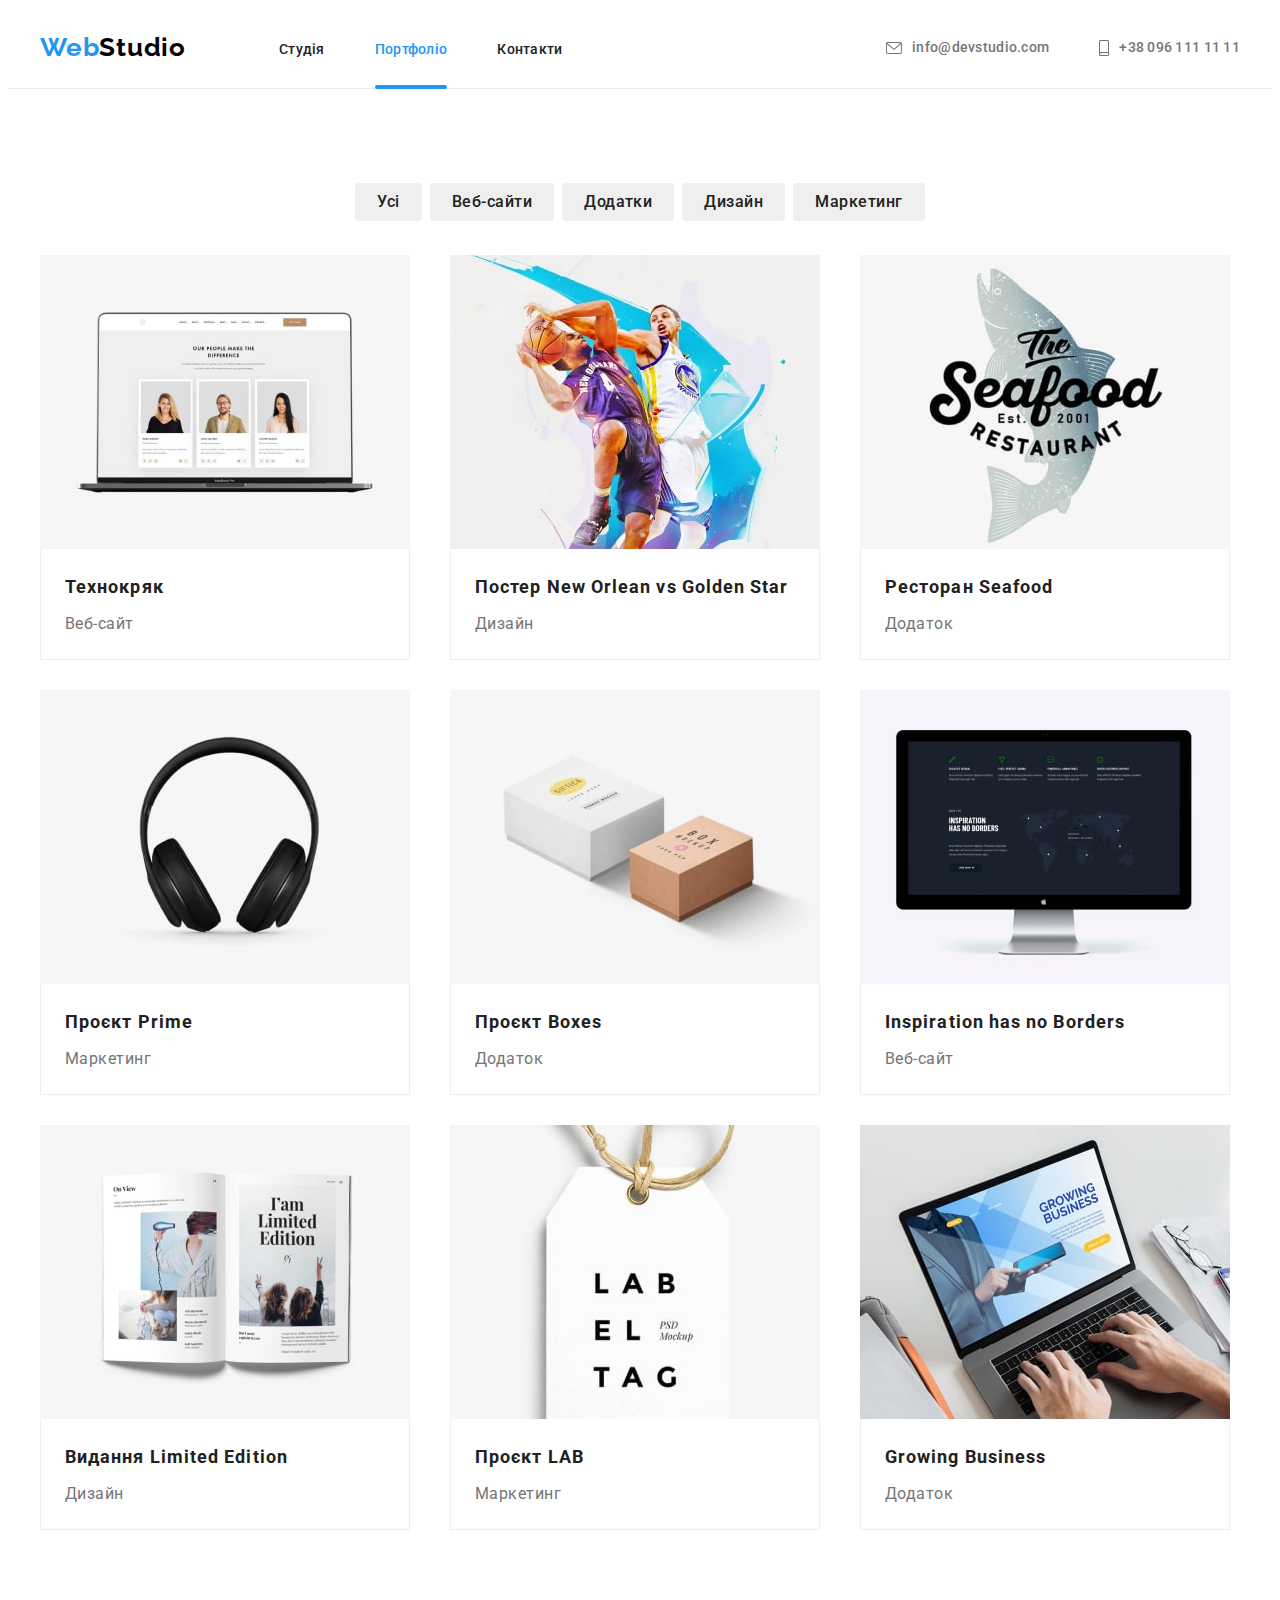
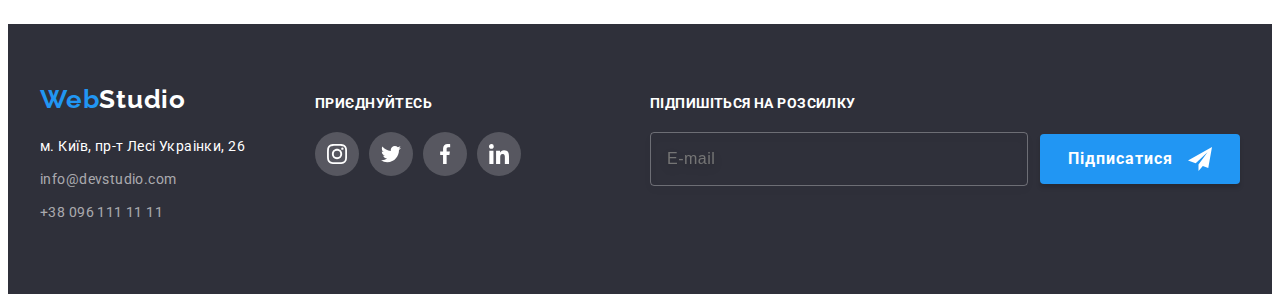
==== portfolio.html @ fde98aaf "Initial commit" ====
<!DOCTYPE html>
<html lang="uk">
<head>
    <meta charset="UTF-8">
    <meta http-equiv="X-UA-Compatible" content="IE=edge">
    <meta name="viewport" content="width=device-width, initial-scale=1.0">
    <title>WebStudio</title>
    <!-- fonts -->
    <link rel="preconnect" href="https://fonts.googleapis.com">
    <link rel="preconnect" href="https://fonts.gstatic.com" crossorigin>
    <link href="https://fonts.googleapis.com/css2?family=Raleway:wght@700&family=Roboto:wght@400;500;700;900&display=swap" rel="stylesheet">
    <!-- modern-normalize -->
    <link rel="stylesheet" href="https://cdnjs.cloudflare.com/ajax/libs/modern-normalize/1.1.0/modern-normalize.min.css" integrity="sha512-wpPYUAdjBVSE4KJnH1VR1HeZfpl1ub8YT/NKx4PuQ5NmX2tKuGu6U/JRp5y+Y8XG2tV+wKQpNHVUX03MfMFn9Q==" crossorigin="anonymous" referrerpolicy="no-referrer">
    <!-- Custom styles -->
    <link rel="stylesheet" href="./css/styles.css">
</head>

<body>
    <header class="header">
        <div class="header-container container">
            <a class="logo link" href="./index.html">Web<span class="header-studio">Studio</span></a>
        <nav class="navigation">
            <ul class="navigation-list list">
                <li class="navigation-items">
                    <a class="navigation-item link" href="./index.html">Студія</a>
                </li>
                <li class="navigation-items">
                    <a class="navigation-item link current" href="./portfolio.html">Портфоліо</a>
                </li>
                <li class="navigation-items">
                    <a class="navigation-item link" href="#">Контакти</a>
                </li>
            </ul>
        </nav>
        <ul class="header-contacts list">
            <li class="header-list">
                <a class="header-item link" href="mailto:info@devstudio.com" lang="en">
                    <svg class="header-icons" width="16" height="12">
                      <use href="./images/icons.svg#icon-envelope"></use>
                    </svg>
                    info@devstudio.com</a>
            </li>
            <li class="header-list">
                <a class="header-item link" href="tel:+380961111111">
                    <svg class="header-icons" width="10" height="16">
                      <use href="./images/icons.svg#icon-smartphone"></use>
                    </svg>
                    +38 096 111 11 11</a>
            </li>
        </ul>
        </div>
    </header>
    <main class="portfolio-main">
        <section class="portfolio-projects section">
            <div class="container">
                <h1 class="portfolio-subject">Проекти</h1>
            <ul class="button-list list">
                <li class="button-items list"><button class="button-item link-button" type="button">Усі</button></li>
                <li class="button-items list"><button class="button-item link-button" type="button">Веб-сайти</button></li>
                <li class="button-items list"><button class="button-item link-button" type="button">Додатки</button></li>
                <li class="button-items list"><button class="button-item link-button" type="button">Дизайн</button></li>
                <li class="button-items list"><button class="button-item link-button" type="button">Маркетинг</button></li>
            </ul>
            <ul class="portfolio-list list">
                <li class="portfolio-items">
                    <a class="portfolio-item hover-shadow" href="./images/project-1.jpg">
                        <div class="overlay-thumb">
                        <img class="portfolio-img" width="370" height="294" src="./images/project-1.jpg" alt="Ноутбук">
                        <div class="overlay">
                            <p class="overlay-text">Ресурс пропонує комплексні пропозиції з різним рівнем функціоналу та сервісів. Все це дозволить відвідувачу отримати вичерпні відомості про компанію чи приватну особу.</p>
                        </div>
                        </div>
                        <div class="portfolio-subtitle">
                            <h2 class="portfolio-title">Технокряк</h2>
                            <p class="portfolio-text">Веб-сайт</p>
                        </div>  
                    </a>
                </li>
                <li class="portfolio-items">
                    <a class="portfolio-item hover-shadow" href="./images/project-2.jpg">
                        <div class="overlay-thumb">
                        <img class="portfolio-img" width="370" height="294" src="./images/project-2.jpg" alt="Два хлопця грають в баскетбол">
                        <div class="overlay">
                            <p class="overlay-text">Ресурс пропонує комплексні пропозиції з різним рівнем функціоналу та сервісів. Все це дозволить відвідувачу отримати вичерпні відомості про компанію чи приватну особу.</p>
                        </div>
                        </div> 
                        <div class="portfolio-subtitle">
                            <h2 class="portfolio-title">Постер <span class="portfolio-title">New Orlean vs Golden Star</span></h2>
                            <p class="portfolio-text">Дизайн</p>
                        </div>  
                    </a>
                </li>
                <li class="portfolio-items">
                    <a class="portfolio-item hover-shadow" href="./images/project-3.jpg">
                        <div class="overlay-thumb">
                            <img class="portfolio-img" width="370" height="294" src="./images/project-3.jpg" alt="Дві риби">
                            <div class="overlay">
                                <p class="overlay-text">Ресурс пропонує комплексні пропозиції з різним рівнем функціоналу та сервісів. Все це дозволить відвідувачу отримати вичерпні відомості про компанію чи приватну особу.</p>
                            </div>
                            </div>
                        <div class="portfolio-subtitle">
                            <h2 class="portfolio-title">Ресторан <span class="portfolio-title">Seafood</span></h2>
                            <p class="portfolio-text">Додаток</p>
                        </div>   
                    </a>
                </li>
                <li class="portfolio-items">
                    <a class="portfolio-item hover-shadow" href="./images/project-4.jpg">
                        <div class="overlay-thumb">
                            <img class="portfolio-img" width="370" height="294" src="./images/project-4.jpg" alt="Навушники">
                            <div class="overlay">
                                <p class="overlay-text">Ресурс пропонує комплексні пропозиції з різним рівнем функціоналу та сервісів. Все це дозволить відвідувачу отримати вичерпні відомості про компанію чи приватну особу.</p>
                            </div>
                            </div>
                        <div class="portfolio-subtitle">
                            <h2 class="portfolio-title">Проєкт <span class="portfolio-title">Prime</span></h2>
                            <p class="portfolio-text">Маркетинг</p>
                        </div>  
                    </a>
                </li>
                <li class="portfolio-items">
                    <a class="portfolio-item hover-shadow" href="./images/project-5.jpg">
                        <div class="overlay-thumb">
                            <img class="portfolio-img" width="370" height="294" src="./images/project-5.jpg" alt="Дві коробки">
                            <div class="overlay">
                                <p class="overlay-text">Ресурс пропонує комплексні пропозиції з різним рівнем функціоналу та сервісів. Все це дозволить відвідувачу отримати вичерпні відомості про компанію чи приватну особу.</p>
                            </div>
                            </div>
                        <div class="portfolio-subtitle">
                            <h2 class="portfolio-title">Проєкт <span class="portfolio-title">Boxes</span></h2>
                            <p class="portfolio-text">Додаток</p>
                        </div>  
                    </a>
                </li>
                <li class="portfolio-items">
                    <a class="portfolio-item hover-shadow" href="./images/project-6.jpg">
                        <div class="overlay-thumb">
                            <img class="portfolio-img" width="370" height="294" src="./images/project-6.jpg" alt="Монітор">
                            <div class="overlay">
                                <p class="overlay-text">Ресурс пропонує комплексні пропозиції з різним рівнем функціоналу та сервісів. Все це дозволить відвідувачу отримати вичерпні відомості про компанію чи приватну особу.</p>
                            </div>
                            </div>
                        <div class="portfolio-subtitle">
                            <h2 class="portfolio-title">Inspiration has no Borders</h2>
                            <p class="portfolio-text">Веб-сайт</p>
                        </div> 
                    </a>
                </li>
                <li class="portfolio-items">
                    <a class="portfolio-item hover-shadow" href="./images/project-7.jpg">
                        <div class="overlay-thumb">
                            <img class="portfolio-img" width="370" height="294" src="./images/project-7.jpg" alt="Розгорнута книга">
                            <div class="overlay">
                                <p class="overlay-text">Ресурс пропонує комплексні пропозиції з різним рівнем функціоналу та сервісів. Все це дозволить відвідувачу отримати вичерпні відомості про компанію чи приватну особу.</p>
                            </div>
                            </div>
                        <div class="portfolio-subtitle">
                            <h2 class="portfolio-title">Видання <span class="portfolio-title">Limited Edition</span></h2>
                            <p class="portfolio-text">Дизайн</p>
                        </div>  
                    </a>
                </li>
                <li class="portfolio-items">
                    <a class="portfolio-item hover-shadow" href="./images/project-8.jpg">
                        <div class="overlay-thumb">
                            <img class="portfolio-img" width="370" height="294" src="./images/project-8.jpg" alt="Бірочка">
                            <div class="overlay">
                                <p class="overlay-text">Ресурс пропонує комплексні пропозиції з різним рівнем функціоналу та сервісів. Все це дозволить відвідувачу отримати вичерпні відомості про компанію чи приватну особу.</p>
                            </div>
                            </div>
                        <div class="portfolio-subtitle">
                            <h2 class="portfolio-title">Проєкт <span class="portfolio-title">LAB</span></h2>
                            <p class="portfolio-text">Маркетинг</p>
                        </div>  
                    </a>
                </li>
                <li class="portfolio-items">
                    <a class="portfolio-item hover-shadow" href="./images/project-9.jpg">
                        <div class="overlay-thumb">
                            <img class="portfolio-img" width="370" height="294" src="./images/project-9.jpg" alt="Людина працює за ноутбуком">
                            <div class="overlay">
                                <p class="overlay-text">Ресурс пропонує комплексні пропозиції з різним рівнем функціоналу та сервісів. Все це дозволить відвідувачу отримати вичерпні відомості про компанію чи приватну особу.</p>
                            </div>
                            </div>
                        <div class="portfolio-subtitle">
                            <h2 class="portfolio-title">Growing Business</h2>
                            <p class="portfolio-text">Додаток</p>
                        </div>  
                    </a>
                </li>
            </ul>
            </div>
        </section>
    </main>
    <footer class="footer">
        <div class="container flex-contacts">
            <div class="footer-flex">
            <a class="footer-logo link" href="./index.html">Web<span class="footer-studio">Studio</span></a>
        <address class="footer-address">
            <ul class="address-list list">
                <li class="address-items">
                    <a class="address-map link" href="https://goo.gl/maps/dWLPEDBoEyj8uYDj6" target="_blank" rel="noopener noreferrer nofollow">м. Київ, пр-т Лесі Украінки, 26</a>
                </li>
                <li class="address-items">
                    <a class="address-contacts link" href="mailto:info@devstudio.com" lang="en">info@devstudio.com</a>
                </li>
                <li class="address-items">
                    <a class="address-contacts link" href="tel:+380961111111">+38 096 111 11 11</a>
                </li>
            </ul>
        </address>
            </div>
        <div class="flex-social">
        <section class="address-icons">
            <h2 class="address-title">приєднуйтесь</h2>
            <ul class="address-box">
                <li class="socials-items list"><a class="socials-items link-icons" href="https://www.instagram.com/" target="_blank"
                        rel="noopener noreferrer" aria-label="Instagram.com">
                        <svg class="footer-items" width="20" height="20">
                            <use href="./images/icons.svg#icon-instagram"></use>
                        </svg>
                    </a></li>
                <li class="socials-items list"><a class="socials-items link-icons" href="https://twitter.com/" target="_blank"
                        rel="noopener noreferrer" aria-label="Twitter.com">
                        <svg class="footer-items" width="20" height="20">
                            <use href="./images/icons.svg#icon-twitter"></use>
                        </svg>
                    </a></li>
                <li class="socials-items list"><a class="socials-items link-icons" href="https://www.facebook.com/" target="_blank"
                        rel="noopener noreferrer" aria-label="Facebook.com">
                        <svg class="footer-items" width="20" height="20">
                            <use href="./images/icons.svg#icon-facebook"></use>
                        </svg>
                    </a></li>
                <li class="socials-items list"><a class="socials-items link-icons" href="https://www.linkedin.com/" target="_blank"
                        rel="noopener noreferren" aria-label="Linkedin.com">
                        <svg class="footer-items" width="20" height="20">
                            <use href="./images/icons.svg#icon-linkedin"></use>
                        </svg>
                    </a></li>
            </ul>
        </section>
        </div>
        <div class="box-form">
            <form name="footer_form" autocomplete="on">
                <p class="form_text">Підпишіться на розсилку</p>
                <div class="box-footer">
                <label class="footer-email">
                    <input class="footer-input" type="email" id="e-mail_footer" name="E-mail" placeholder="E-mail">
                </label>
                <button type="submit" class="form-sub link-hero">Підписатися
                    <svg class="footer-icn" width="24" height="24">
                        <use href="./images/icons.svg#icon-follow"></use>
                      </svg>
                </button>
            </div>
            </form>
        </div>
        </div>
    </footer>
</body>
</html>
---- css/styles.css ----
:root {
    --primary--color: #757575;
    --secondary--color: #212121;
    --hover--color: #2196F3;
    --button--color: #212121;
    --logo--color: #2196F3;
    --header--studio: #000000;
    --footer-studio: #FFFFFF;
    --hero--title: #FFFFFF;
    --hero--btn: #FFFFFF;
    --background--button--hero: #2196F3;
    --shadow--hero--button: 0px 4px 4px rgba(0, 0, 0, 0.15);
    --box--shadow: 0px 1px 1px rgba(0, 0, 0, 0.12), 0px 4px 4px rgba(0, 0, 0, 0.06), 1px 4px 6px rgba(0, 0, 0, 0.16);
    --team--shadow: 0px 1px 3px rgba(0, 0, 0, 0.12), 0px 1px 1px rgba(0, 0, 0, 0.14), 0px 2px 1px rgba(0, 0, 0, 0.2);
    --portfolio--btn--shadow: 0px 3px 1px rgba(0, 0, 0, 0.1), 0px 1px 2px rgba(0, 0, 0, 0.08), 0px 2px 2px rgba(0, 0, 0, 0.12);
    --bgr--hover--hero: #188CE8;
    --color--hover-hero: #FFFFFF;
    --color--icons: #AFB1B8;
    --header--contacts: #757575;
    --footer--contacts:  rgba(255, 255, 255, 0.6);
    --background--color: #FFFFFF;
    --background--header: #FFFFFF;
    --background--hero: #2F303A;
    --background--work: #FFFFFF;
    --background--team: #F5F4FA;
    --background--footer: #2F303A;
    --background--portfolio: #FFFFFF;
    --bgr--button: #2196F3;
    --bgr--button-portfolio: #F5F4FA;
    --color--button--portfolio: #FFFFFF;
    --border: #EEEEEE;
    --header--border: #ECECEC;
    --card--set--gap: 30px;
    --primary--font: 'Roboto', sans-serif;
    --secondary--font: 'Raleway', sans-serif;
}


    body {
        font-family: var(--primary--font), sans-serif;
        background: var(--background--color);
        color: var(--primary--color);
    }

    /* reset styles */
    h1,
    h2,
    h3,
    h4,
    h5,
    h6,
    p {
        margin: 0; 
    }

    img {
        display: block;
        max-width: 100%;
        height: auto;
    }

    .section {
        padding-top: 94px;
        padding-bottom: 94px;
    }

    .container {
        width: 1200px;
        padding-right: 15px;
        padding-left: 15px;
        margin-left: auto;
        margin-right: auto;

        /* outline: 2px solid red;
        outline-offset: -2px; */
    }

    .list {
        list-style: none;
        margin: 0;
        padding: 0;
    }

    .link {
        text-decoration: none;
    }

    /* reset styles */

    /* hover-focus styles */
    .link:hover,
    .link:focus {
        color: var(--hover--color);
    }

    .link-icons:hover,
    .link-icons:focus {
        background-color: var(--bgr--button);
        color: var(--color--hover-hero);
    }
    
    .link-button:hover,
    .link-button:focus {
        background: var(--bgr--button);
        color: var(--color--button--portfolio);
        box-shadow: var(--portfolio--btn--shadow);         
    }

    .link-hero:hover,
    .link-hero:focus {
        background-color: var(--bgr--hover--hero);
        color: var(--color--hover-hero); 
    }

    .hover-shadow:hover,
    .hover-shadow:focus {
        box-shadow: var(--box--shadow);  
    }

    .clients-hover:hover,
    .clients-hover:focus {
        border: 1px solid var(--hover--color);
        border-radius: 4px;
        color: var(--hover--color);
    }

    /* hover-focus styles */

    /* ------------------------index------------------------ */

    /* ------header------ */

    .header {
        border-bottom: 1px solid var(--header--border);
    }

    .header-container {
        display: flex;
        align-items: center;
    }

    .logo {
        padding-top: 24px;
        padding-bottom: 25px;
        margin-right: 93px;
        
        font-family: var(--secondary--font);
        font-weight: 700;
        font-size: 26px;
        line-height: 1.19;
        letter-spacing: 0.03em;   
        color: var(--logo--color);
    }

    .header-studio {     
        font-family: var(--secondary--font);
        font-weight: 700;
        font-size: 26px;
        line-height: 1.19;
        letter-spacing: 0.03em;    
        color: var(--header--studio);
    }

    .navigation {
        margin-right: auto;
    }

    .navigation-list {
        display: flex;
        align-items: center;
    }

    .navigation-items {
        /* padding-top: 32px;
        padding-bottom: 32px; */
        margin-right: 50px;
    }

    .navigation-items:last-child {
        margin-right: 0;
    }

    .navigation-item {
        position: relative;

        padding-top: 32px;
        padding-bottom: 32px;

        font-weight: 500;
        font-size: 14px;
        line-height: 1.14;
        letter-spacing: 0.02em;
        color: var(--secondary--color);

        transition: color 250ms cubic-bezier(0.4, 0, 0.2, 1);
    }

    /* .navigation-item::after {
        display: block;

        position: absolute;
        left: 50%;
        bottom: 0;

        transform: translateX(-50%) scalex(0);

        content: '';
        width: 100%;
        height: 4px;

        background: var(--background--button--hero);
        border-radius: 2px;
        opacity: 0;
        transition: transform 250ms, opacity 250ms cubic-bezier(0.4, 0, 0.2, 1);
    } */

    /* .navigation-item:hover::after,
    .navigation-item:focus::after {
        transform: translateX(-50%) scalex(1);
        opacity: 1;
    } */

    .current {
        color: var(--hover--color);
        /* transition: color 250ms cubic-bezier(0.4, 0, 0.2, 1); */
    }
    

     .current::after {
        display: block;

        position: absolute;
        left: 0;
        bottom: 0;

        content: '';
        width: 100%;
        height: 4px;

        background: var(--background--button--hero);
        border-radius: 2px;

        /* transition: background 2250ms cubic-bezier(0.4, 0, 0.2, 1); */
     }

    .header-contacts {
        display: flex;
        justify-content: center;
        align-items: center;
    }

    .header-list {
        /* padding-top: 32px;
        padding-bottom: 32px; */
        margin-right: 50px;
    }

    .header-list:last-child {
        margin-right: 0;
    }

    .header-item {
        display: flex;
        justify-content: center;
        align-items: center;

        padding-top: 32px;
        padding-bottom: 32px;
        
        font-weight: 500;
        font-size: 14px;
        line-height: 1.14;
        letter-spacing: 0.02em;
        color: var(--header--contacts);

        transition: color 250ms cubic-bezier(0.4, 0, 0.2, 1);
    }

    .header-icons {
        margin-right: 10px;

        fill: currentColor;
    }

    /* ------header------ */


    /* ------main-------- */

    /* .main {
    } */
    
    /* ------hero-------- */

    .hero {
        padding-top: 200px;
        padding-bottom: 200px;
        background: var(--background--hero);

        max-width: 1600px;
        margin-left: auto;
        margin-right: auto;
        background-image: linear-gradient(rgba(47, 48, 58, 0.4), rgba(47, 48, 58, 0.4)), url(../images/hero.jpg);
        background-position: center;
        background-size: cover;
        background-repeat: no-repeat;
    }

    .hero-container {
        text-align: center;
    }

    .hero-title {
        display: inline-block;
        width: 696px;
        margin-bottom: 30px;

        font-weight: 900;
        font-size: 44px;
        line-height: 1.36;
        text-align: center;
        letter-spacing: 0.06em;
        text-transform: uppercase;   
        color: var(--hero--title);
        transition: color 250ms cubic-bezier(0.4, 0, 0.2, 1);
    }

    .hero-button {
        min-width: 216px;
        min-height: 50px;
        padding: 10px 32px;

        font-family: inherit;
        font-weight: 700;
        font-size: 16px;
        line-height: 1.88;
        /* display: flex; */
        align-items: center;
        text-align: center;
        letter-spacing: 0.06em; 
        color: var(--hero--btn);
        cursor: pointer;
        background: var(--background--button--hero);
        box-shadow: var(--shadow--hero--button);
        border-radius: 4px;
        border: none;

        transition: box-shadow 250ms cubic-bezier(0.4, 0, 0.2, 1), background-color 250ms cubic-bezier(0.4, 0, 0.2, 1);
    }

    

    /* ------features-------- */

    .features {
        padding-bottom: 0;
    }

    .features-subject {
        position: absolute;
        white-space: nowrap;
        width: 1px;
        height: 1px;
        overflow: hidden;
        border: 0;
        padding: 0;
        clip: rect(0 0 0 0);
        clip-path: inset(50%);
        margin: -1px;
    }

    .features-list {
        display: flex;
    }

    .features-item {
        flex-basis: calc((100% - 3 * 30px) / 4 );
        margin-right: 30px;
        color: var(--secondary--color);
    }

    .features-item:last-child {
        margin-right: 0;
    }

    .features-icons {
        display: flex;
        justify-content: center;
        align-items: center;

        width: 270px;
        height: 120px;
        margin-bottom: 30px;

        background: var(--background--team);
        border-radius: 4px;
    }

    .features-icon {
        fill: currentColor;
    }

    .feature-title {
        margin-bottom: 10px;

        font-size: 14px;
        line-height: 1.43;
        letter-spacing: 0.03em;
        text-transform: uppercase;
        color: var(--secondary--color);
    }

    .feature-text {
        font-size: 14px;
        line-height: 1.71;
        letter-spacing: 0.03em; 
        color: var(--primary--color);
    }

    /* ------work-------- */

    /* .work {
    } */

    .work-title {
        margin-bottom: 50px;

        font-size: 36px;
        line-height: 1.17;
        text-align: center;
        letter-spacing: 0.03em;
        color: var(--secondary--color);
    }

    .work-list {
        display: flex;
        justify-content: space-between;
    }

    .work-items {
        margin-right: 30px;

        position: relative;
    }

    .work-items:last-child {
        margin-right: 0;
    }

    .work-overlay {
        position: absolute;
        bottom: 0;

        width: 100%;
        min-height: 70px;

        background: rgba(47, 48, 58, 0.8);
    }

    .work-text {
        font-weight: 700;
        font-size: 14px;
        line-height: 1.14;
        text-align: center;
        letter-spacing: 0.03em;
        text-transform: uppercase;
        color: var(--background--work);
        
        padding-top: 27px;
        padding-bottom: 27px;
    }

    /* ------team-------- */

    .team {
        background: var(--background--team);
    }

    .team-subject {
        margin-bottom: 50px;

        font-size: 36px;
        line-height: 1.17;
        text-align: center;
        letter-spacing: 0.03em;
        color: var(--secondary--color);
    }

    .team-list {
        display: flex;
    }

    .team-items {
        flex-basis: calc((100% - 3 * 30px) / 4 );
        margin-right: 30px;
        background: var(--background--color); 
        box-shadow: var(--team--shadow);  
        border-radius: 0px 0px 4px 4px;
    }

    .team-items:last-child {
        margin-right: 0;
    }

    /* .team-img {
    } */

    .team-subtitle {
        padding-top: 30px;
        padding-bottom: 30px;
    }

    .team-title {
        margin-bottom: 10px;

        font-weight: 500;
        font-size: 16px;
        line-height: 1.19;
        text-align: center;
        letter-spacing: 0.03em;
        color: var(--secondary--color);
    }

    .team-text {
        font-size: 16px;
        line-height: 1.19;
        text-align: center;
        letter-spacing: 0.03em;
        color: var(--primary--color);
        margin-bottom: 16px;
    }

    .socials-list {
        display: flex;
        justify-content: center;
        align-items: center;
        gap: 10px;
    }
    
    /* .socials-items {
    } */
    
    .socials-item {
        display: flex;
        justify-content: center;
        align-items: center;
        width: 44px;
        height: 44px;
        border-radius: 50%;

        background-color: var(--background--color);
        color: var(--color--icons);

        transition: color 250ms cubic-bezier(0.4, 0, 0.2, 1), background-color 250ms cubic-bezier(0.4, 0, 0.2, 1);
    }
    
    .socials-icon {
        fill: currentColor;
    }

    /* ------clienst-------- */

    /* .clients {} */

    .clients-title {
    font-weight: 700;
    font-size: 36px;
    line-height: 1.16;
    text-align: center;
    letter-spacing: 0.03em;
    color: var(--secondary--color);

    margin-bottom: 50px;
    }
    
    .clients-list {
        display: flex;
        justify-content: center;
        align-items: center;
        gap: 30px;

        margin: 0;
        padding: 0;
    }
    
    /* .clients-items {
    } */
    
    .clients-item {
        display: flex;
        justify-content: center;
        align-items: center;
        width: 170px;
        height: 92px;
        
        border: 1px solid var(--color--icons);
        border-radius: 4px;
        color: var(--color--icons);

        transition: color 250ms cubic-bezier(0.4, 0, 0.2, 1), border 250ms cubic-bezier(0.4, 0, 0.2, 1);
    }

    .clients-icon {
        fill: currentColor;
    }

    /* ------main-------- */


    /* ------footer------ */

    .footer {
        padding-top: 60px;
        padding-bottom: 60px;

        background: var(--background--footer);
    }

    .flex-contacts {
        display: flex;
        align-items: baseline;
    }

    .footer-logo {
        display: inline-block;
        margin-bottom: 20px;

        font-family: var(--secondary--font);
        font-weight: 700;
        font-size: 26px;
        line-height: 1.19;
        letter-spacing: 0.03em;   
        color: var(--logo--color);
    }

    .footer-studio {        
        font-family: var(--secondary--font);
        font-weight: 700;
        font-size: 26px;
        line-height: 1.19;
        letter-spacing: 0.03em; 
        color: var(--footer-studio);
    }

    /* .footer-address {
    } */

    .address-list {
        margin-right: 70px;
    }

    /* .address-items {
    } */

    .address-map {
        display: inline-block;
        margin-bottom: 9px;

        font-style: normal;
        font-size: 14px;
        line-height: 1.71;
        letter-spacing: 0.03em;
        color: var(--hero--title);

        transition: color 250ms cubic-bezier(0.4, 0, 0.2, 1);
    }

    .address-contacts {
        display: inline-block;
        margin-bottom: 9px;

        font-style: normal;
        font-size: 14px;
        line-height: 1.71;
        letter-spacing: 0.03em;
        color: var(--footer--contacts);

        transition: color 250ms cubic-bezier(0.4, 0, 0.2, 1);
    }

    .flex-social {
        margin-right: 93px;
    }

    /* .address-icons {
    } */
    
    .address-title {
        font-style: normal;
        font-weight: 700;
        font-size: 14px;
        line-height: 1.14;
        letter-spacing: 0.03em;
        text-transform: uppercase;
        color: var(--footer-studio);

        margin-bottom: 20px;
    }
    
    .address-box {
        display: flex;
        align-items: center;
        justify-content: center;
        gap: 10px;

        margin: 0;
        padding: 0;
    }
    
    .socials-items {
        display: flex;
        justify-content: center;
        align-items: center;
        width: 44px;
        height: 44px;
        border-radius: 50%;
        
        color: var(--background--color);
        background: rgba(255, 255, 255, 0.1);

        transition: color 250ms cubic-bezier(0.4, 0, 0.2, 1), background 250ms cubic-bezier(0.4, 0, 0.2, 1);
    }
    
    .footer-items {
        fill: currentColor;
    }
    
    /* .link-icons {}
    
    .socials-icon {
    } */

    /* ----------footer-form---------- */

    .box-form {
        margin-left: auto;
    }

    .form_text {
        font-weight: 700;
        font-size: 14px;
        line-height: 1.14;
        letter-spacing: 0.03em;
        text-transform: uppercase;
        color: var(--background--color);

        margin-bottom: 20px;
    }

    .box-footer {
        display: flex;
        align-items: center;
    }

    .footer-email {
        margin-right: 12px;
    }

    .footer-input {
        width: 358px;
        height: 50px;
        
        padding-left: 16px;

        background-color: transparent;
        border: 1px solid rgba(255, 255, 255, 0.3);
        filter: drop-shadow(0px 4px 4px rgba(0, 0, 0, 0.15));
        border-radius: 4px;
        outline: unset;

        font-weight: 400;
        font-size: 16px;
        line-height: 1.25;
        display: flex;
        align-items: center;
        letter-spacing: 0.03em;
        
        color: rgba(255, 255, 255, 0.6);

        transition: border 250ms cubic-bezier(0.4, 0, 0.2, 1);
    }

    .footer-input:focus {
        border: 1px solid var(--background--button--hero);
    }

    .form-sub {
        position: relative;
        min-width: 200px;
        min-height: 50px;
        padding: 10px 28px;

        font-family: inherit;
        font-weight: 700;
        font-size: 16px;
        line-height: 1.88;
        display: flex;
        align-items: center;
        text-align: center;
        letter-spacing: 0.06em; 
        color: var(--hero--btn);
        cursor: pointer;
        background: var(--background--button--hero);
        box-shadow: var(--shadow--hero--button);
        border-radius: 4px;
        border: none;

        transition: box-shadow 250ms cubic-bezier(0.4, 0, 0.2, 1), background-color 250ms cubic-bezier(0.4, 0, 0.2, 1);
    }

    .form-sub:hover,
    .form-sub:focus {
        box-shadow: 0px 4px 4px rgba(0, 0, 0, 0.15);
    }

    .footer-icn {
        position: absolute;
        top: 13px;
        right: 28px;

        margin-left: 10px;

        fill: currentColor;
    }

    /* ----------footer-form---------- */

    /* ------backdrop------ */

    .backdrop {
        position: fixed;
        top: 0;
        left: 0;

        width: 100%;
        height: 100%;

        background: rgba(0, 0, 0, 0.2);

        opacity: 1;
        transition: opacity 250ms cubic-bezier(0.4, 0, 0.2, 1), visibility 250ms cubic-bezier(0.4, 0, 0.2, 1);
    }

    .is-hidden {
        visibility: hidden;
        opacity: 0;
        pointer-events: none;
    }

    .is-hidden .modal {
        transform: translate(-50%, -50%) scale(1.1);
    }

    .modal {
        position: absolute;
        top: 50%;
        left: 50%;

        padding: 40px;

        width: 528px;
        min-height: 581px;

        background: var(--background--color);
        box-shadow: 0px 1px 3px rgba(0, 0, 0, 0.12), 0px 1px 1px rgba(0, 0, 0, 0.14), 0px 2px 1px rgba(0, 0, 0, 0.2);
        border-radius: 4px;

        transform: translate(-50%, -50%) scale(1);
        transition: transform 250ms cubic-bezier(0.4, 0, 0.2, 1);
    }

    .button-modal {
        position: absolute;
        top: 8px;
        right: 8px;

        padding: 0;
        display: inline-flex;
        align-items: center;
        justify-content: center;

        width: 30px;
        height: 30px;

        background: var(--background--color);
        color: var(--header--studio);
        border: 1px solid rgba(0, 0, 0, 0.1);
        border-radius: 50%;
        cursor: pointer;
    }

    .modal-icon {
        fill: currentColor;

        transition: color 250ms cubic-bezier(0.4, 0, 0.2, 1);
    }

    .modal-icon:hover,
    .modal-icon:focus {
        color: var(--background--button--hero);
    }

    .modal-text {
        display: block;
        margin-bottom: 12px;

        font-weight: 700;
        font-size: 20px;
        line-height: 1.15;
        text-align: center;
        letter-spacing: 0.03em; 
        color: var(--secondary--color);
    }

    .form-modal {
    }

    .group-form {
        margin-bottom: 20px;
    }

    .modal-label {
        display: block;
        margin-bottom: 4px;

        font-weight: 400;
        font-size: 12px;
        line-height: 1.16;
        letter-spacing: 0.01em;  
        color: var(--primary--color);
        
    }

    .group-box {
        position: relative;
        margin-bottom: 10px;
    }

    .modal-input {
        width: 100%;
        height: 40px;

        border: 1px solid rgba(33, 33, 33, 0.2);
        border-radius: 4px;
        outline: 1px solid transparent var(--background--button--hero);
        outline-offset: -1px;

        padding-left: 42px;
        padding-right: 42px;

        transition: outline 250ms cubic-bezier(0.4, 0, 0.2, 1), border 250ms cubic-bezier(0.4, 0, 0.2, 1);
    }

    .modal-input:focus {
        outline: 1px solid var(--background--button--hero);
    }

    .form-icon {
        fill: var(--button--color);
        position: absolute;
        top: 50%;
        left: 12px;

        transform: translateY(-50%), translateX(-12px);

        transition: fill 250ms cubic-bezier(0.4, 0, 0.2, 1);

    }

    .modal-input:focus + .form-icon {
        fill: var(--background--button--hero);
    }

    .modal-textarea {
        display: block;
        width: 100%;
        height: 120px;

        padding: 12px 16px;

        font-weight: 400;
        font-size: 12px;
        line-height: 1.16;
        letter-spacing: 0.01em;
        color: rgba(117, 117, 117, 0.5);

        resize: none;

        border: 1px solid rgba(33, 33, 33, 0.2);
        border-radius: 4px;
        outline: 1px solid transparent var(--background--button--hero);
        outline-offset: -1px;

        transition: outline 250ms cubic-bezier(0.4, 0, 0.2, 1), color 250ms cubic-bezier(0.4, 0, 0.2, 1), border 250ms cubic-bezier(0.4, 0, 0.2, 1);
    }

    .modal-textarea:focus {
        outline: 1px solid var(--background--button--hero);
    }


    .box-agreement {
        display: flex;
        align-items: center;
        justify-content: center;
        gap: 7px;
        margin-bottom: 30px;
    }

    /* ----------------------- */

    .modal-checkbox {
        appearance: none;

        width: 16px;
        height: 15px;

        border: 2px solid var(--button--color);
        border-radius: 2px;

        /* outline: 2px solid transparent var(--background--button--hero);
        outline-offset: -2px; */

        transition: background 250ms cubic-bezier(0.4, 0, 0.2, 1), border 250ms cubic-bezier(0.4, 0, 0.2, 1);
    }

    .modal-checkbox:checked {
        background: var(--background--button--hero);
        background-image: url("data:image/svg+xml,%3Csvg xmlns='http://www.w3.org/2000/svg' width='13' height='10' fill='none'%3E%3Cpath fill='%23fff' stroke='%23fff' stroke-width='.2' d='m1.957 4.752-.069-.066-.069.065-.888.842-.076.072.076.073 3.496 3.334.069.066.069-.066 7.504-7.158.076-.073-.076-.072-.882-.841-.069-.066-.069.066-6.553 6.246-2.539-2.422Z'/%3E%3C/svg%3E");
        background-size: 11px 8px;
        background-position: center;
        background-repeat: no-repeat;
        border: transparent;
    }

    /* -------------------------- */


    
    .checkbox-text {
        font-weight: 400;
        font-size: 14px;
        line-height: 1.71;
        letter-spacing: 0.03em;
        color: var(--header--contacts);
        user-select: none;  
    }

    .text-agreement {
        font-weight: 400;
        font-size: 14px;
        line-height: 1.71;
        letter-spacing: 0.03em;
        text-decoration-line: underline;
        color: var(--background--button--hero);    
    }

    .form-button {
        display: block;
        margin: auto;
        min-width: 216px;
        min-height: 50px;
        padding: 10px 32px;

        font-family: inherit;
        font-weight: 700;
        font-size: 16px;
        line-height: 1.88;
        /* display: flex; */
        align-items: center;
        text-align: center;
        letter-spacing: 0.06em; 
        color: var(--hero--btn);
        cursor: pointer;
        background: var(--background--button--hero);
        box-shadow: var(--shadow--hero--button);
        border-radius: 4px;
        border: none;

        transition: box-shadow 250ms cubic-bezier(0.4, 0, 0.2, 1), background-color 250ms cubic-bezier(0.4, 0, 0.2, 1);
    }

    .form-button:hover,
    .form-button:focus {
        box-shadow: 0px 4px 4px rgba(0, 0, 0, 0.15);
    }


    /* ------backdrop------ */

    /* ------footer------ */

    /* ------------------------index------------------------ */



    /* ------------------------portfolio------------------------ */

    /* ------main-portfolio-------- */

    .portfolio-main {
        background: var(--background--color);
    }

    /* -----portfolio-projects------- */

    /* .portfolio-projects {
    } */

    .portfolio-subject {
        position: absolute;
        white-space: nowrap;
        width: 1px;
        height: 1px;
        overflow: hidden;
        border: 0;
        padding: 0;
        clip: rect(0 0 0 0);
        clip-path: inset(50%);
        margin: -1px;
    }

    .button-list {
        display: flex;
        justify-content: center;

        margin-bottom: 34px;
    }

    .button-items {
        background: var(--bgr-button-portfolio);
        margin-right: 8px;
    }

    .button-items:last-child {
        margin-right: 0;
    }
    
    .button-item {
        padding: 6px 22px;

        font-family: inherit;
        font-weight: 500;
        font-size: 16px;
        line-height: 1.62;
        text-align: center;
        letter-spacing: 0.03em; 
        color: var(--button--color);
        cursor: pointer;
        border-radius: 4px;
        border: none;

        transition: color 250ms cubic-bezier(0.4, 0, 0.2, 1), box-shadow 250ms cubic-bezier(0.4, 0, 0.2, 1), background 250ms cubic-bezier(0.4, 0, 0.2, 1);
    }

    .portfolio-list {
        display: flex;
        flex-wrap: wrap;

        margin-right: calc( -1 * var(--card--set--gap));
        margin-bottom: calc( -1 * var(--card--set--gap));
    }

    .portfolio-items {
        flex-basis: calc((100% - 3 * var(--card--set--gap)) / 3);
        margin-right: var(--card--set--gap);
        margin-bottom: var(--card--set--gap);
        background: var(--background--color);
    }

    .overlay-thumb {
        overflow: hidden;

        position: relative;
    }

    .overlay {
        position: absolute;
        top: 0;
        left: 0;

        padding: 63px 24px;
        display: flex;
        align-items: center;
        justify-content: center;

        width: 100%;
        height: 100%;

        transform: translateY(100%);

        background: rgba(33, 150, 243, 0.9);

        transition: transform 250ms cubic-bezier(0.4, 0, 0.2, 1);
    }

    .portfolio-item:hover .overlay,
    .portfolio-item:focus .overlay {
        transform: translateY(0);
    }

    .overlay-text {
        font-size: 18px;
        line-height: 1.56;
        letter-spacing: 0.03em;
        color: var(--background--color);        
    }

    .portfolio-subtitle {
        padding: 20px 24px;

        border: 1px solid var(--border);
        border-top: none;
    }

    .portfolio-title {
        margin-bottom: 4px;

        font-size: 18px;
        line-height: 2;
        letter-spacing: 0.06em;
        color: var(--secondary--color);
    }

    .portfolio-text {
        font-size: 16px;
        line-height: 1.88;
        letter-spacing: 0.03em;
        color: var(--primary--color);
    }

    .portfolio-item {
        display: inline-block;
        text-decoration: none;

        transition: box-shadow 250ms cubic-bezier(0.4, 0, 0.2, 1);
    }

     /* ------main-portfolio-------- */

     /* ------------------------portfolio------------------------ */
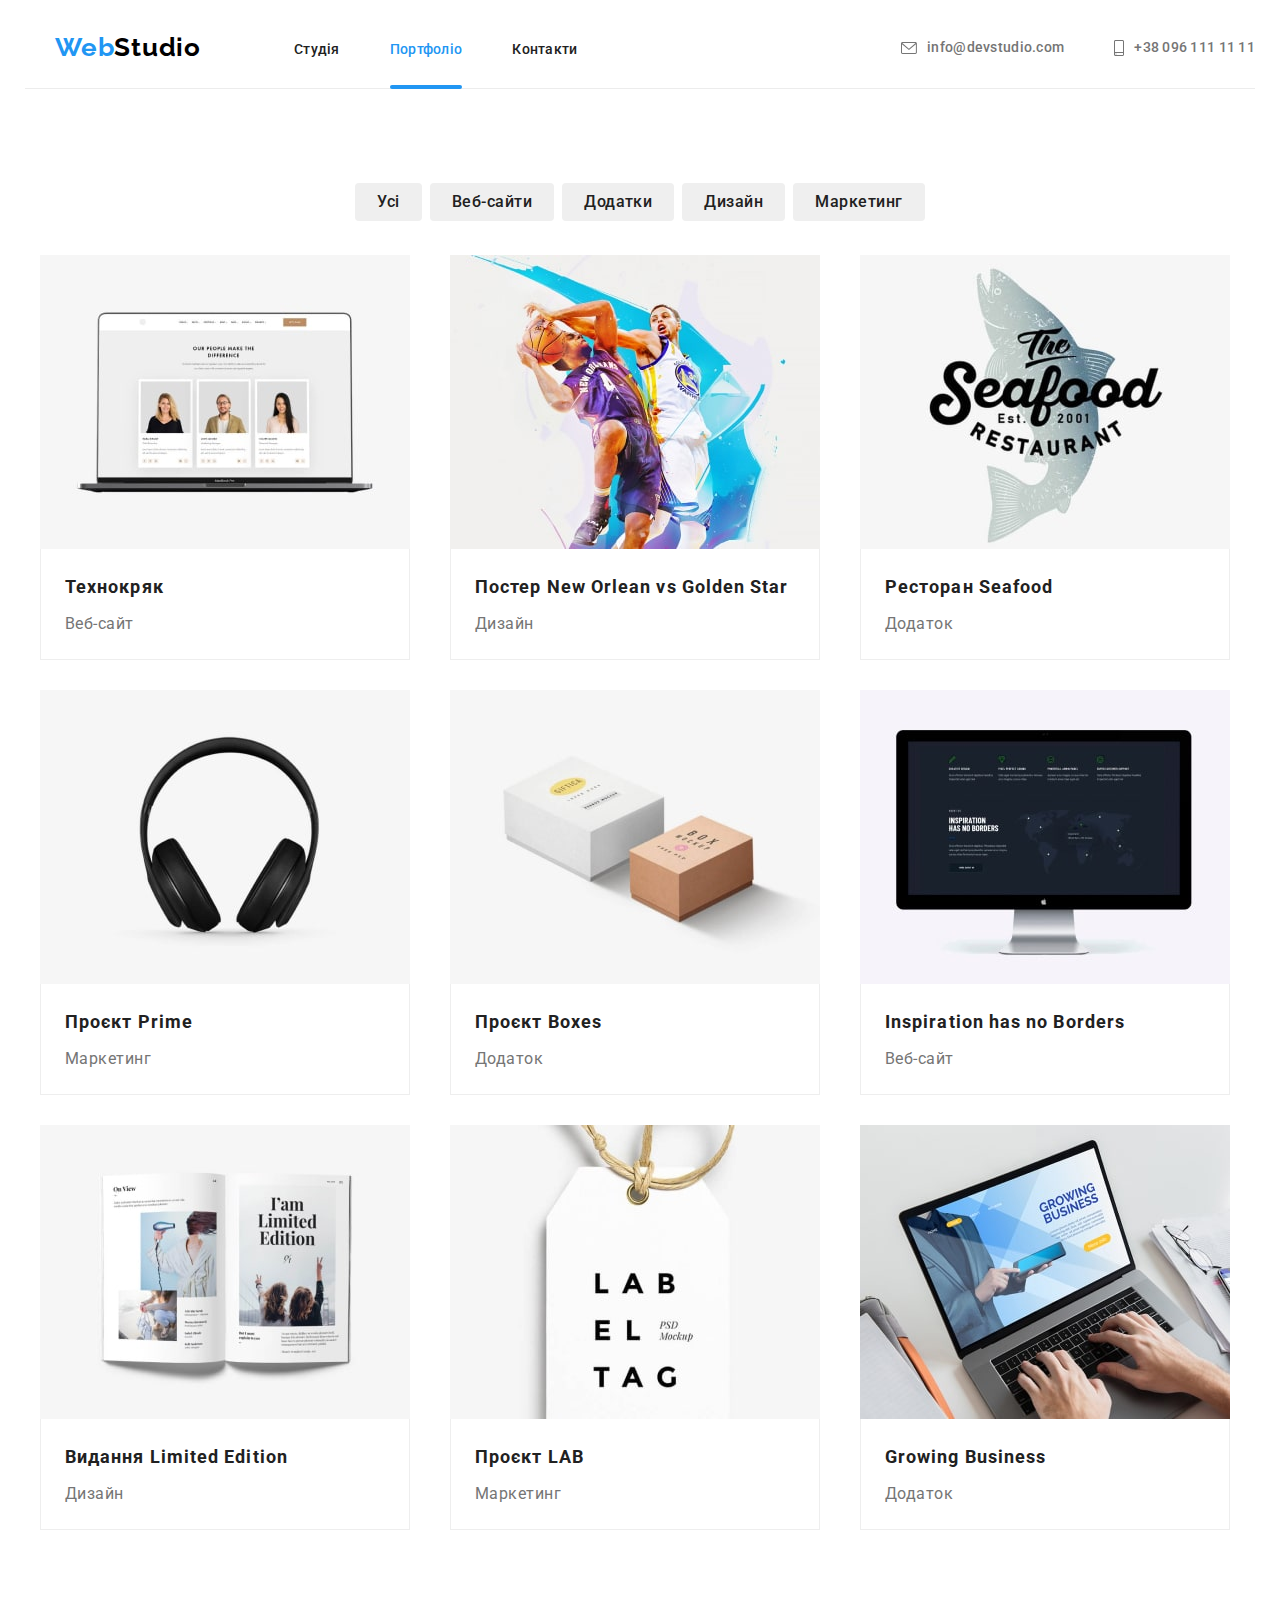
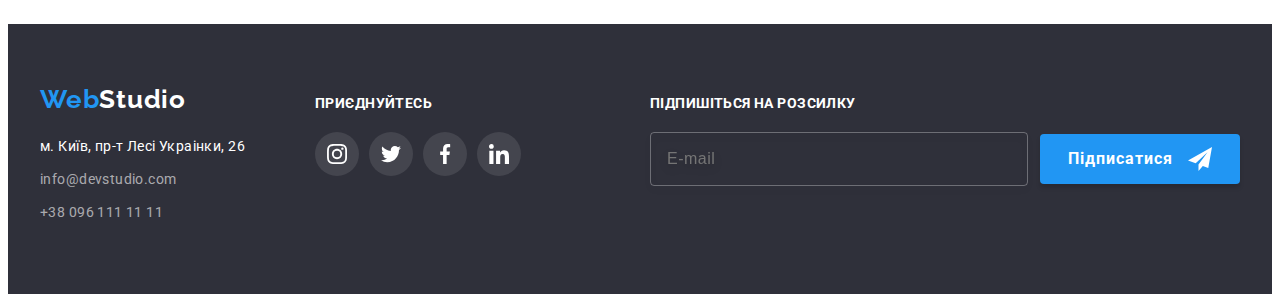
==== commit cba4a578: "hm-07" ====
--- a/portfolio.html
+++ b/portfolio.html
@@ -1,190 +1,214 @@
 <!DOCTYPE html>
 <html lang="uk">
+
 <head>
     <meta charset="UTF-8">
     <meta http-equiv="X-UA-Compatible" content="IE=edge">
     <meta name="viewport" content="width=device-width, initial-scale=1.0">
+
     <title>WebStudio</title>
-    <!-- fonts -->
+
+    <!-- font-family -->
     <link rel="preconnect" href="https://fonts.googleapis.com">
     <link rel="preconnect" href="https://fonts.gstatic.com" crossorigin>
-    <link href="https://fonts.googleapis.com/css2?family=Raleway:wght@700&family=Roboto:wght@400;500;700;900&display=swap" rel="stylesheet">
+    <link
+        href="https://fonts.googleapis.com/css2?family=Raleway:wght@700&family=Roboto:wght@400;500;700;900&display=swap"
+        rel="stylesheet">
+
     <!-- modern-normalize -->
-    <link rel="stylesheet" href="https://cdnjs.cloudflare.com/ajax/libs/modern-normalize/1.1.0/modern-normalize.min.css" integrity="sha512-wpPYUAdjBVSE4KJnH1VR1HeZfpl1ub8YT/NKx4PuQ5NmX2tKuGu6U/JRp5y+Y8XG2tV+wKQpNHVUX03MfMFn9Q==" crossorigin="anonymous" referrerpolicy="no-referrer">
+    <link rel="stylesheet" href="https://cdnjs.cloudflare.com/ajax/libs/modern-normalize/1.1.0/modern-normalize.min.css"
+        integrity="sha512-wpPYUAdjBVSE4KJnH1VR1HeZfpl1ub8YT/NKx4PuQ5NmX2tKuGu6U/JRp5y+Y8XG2tV+wKQpNHVUX03MfMFn9Q=="
+        crossorigin="anonymous" referrerpolicy="no-referrer">
+
     <!-- Custom styles -->
-    <link rel="stylesheet" href="./css/styles.css">
+    <link rel="stylesheet" href="./css/main.min.css">
+
 </head>
 
 <body>
+
+    <!-- Header-block -->
     <header class="header">
-        <div class="header-container container">
-            <a class="logo link" href="./index.html">Web<span class="header-studio">Studio</span></a>
-        <nav class="navigation">
-            <ul class="navigation-list list">
-                <li class="navigation-items">
-                    <a class="navigation-item link" href="./index.html">Студія</a>
-                </li>
-                <li class="navigation-items">
-                    <a class="navigation-item link current" href="./portfolio.html">Портфоліо</a>
-                </li>
-                <li class="navigation-items">
-                    <a class="navigation-item link" href="#">Контакти</a>
+        <div class="header__container container">
+
+            <!-- logo-block -->
+            <a class="header__logo" href="./index.html">Web<span class="header-logo__text">Studio</span></a>
+
+            <!-- nav-block -->
+            <nav class="nav">
+                <ul class="nav__list">
+                    <li class="nav__item">
+                        <a class="nav__link" href="./index.html">Студія</a>
+                    </li>
+                    <li class="nav__item">
+                        <a class="nav__link nav__link--current" href="./portfolio.html">Портфоліо</a>
+                    </li>
+                    <li class="nav__item">
+                        <a class="nav__link" href="#">Контакти</a>
+                    </li>
+                </ul>
+            </nav>
+
+            <!-- header-contacts-block -->
+            <ul class="header-contacts__list">
+                <li class="header-contacts__item">
+                    <a class="header-contacts__link" href="mailto:info@devstudio.com" lang="en">
+                        <svg class="header-contacts__icon" width="16" height="12" aria-label="іконка конверту">
+                            <use href="./images/icons.svg#icon-envelope"></use>
+                        </svg>
+                        info@devstudio.com</a>
+                </li>
+                <li class="header-contacts__item">
+                    <a class="header-contacts__link" href="tel:+380961111111">
+                        <svg class="header-contacts__icon" width="10" height="16" aria-label="іконка сотового телефону">
+                            <use href="./images/icons.svg#icon-smartphone"></use>
+                        </svg>
+                        +38 096 111 11 11</a>
                 </li>
             </ul>
-        </nav>
-        <ul class="header-contacts list">
-            <li class="header-list">
-                <a class="header-item link" href="mailto:info@devstudio.com" lang="en">
-                    <svg class="header-icons" width="16" height="12">
-                      <use href="./images/icons.svg#icon-envelope"></use>
-                    </svg>
-                    info@devstudio.com</a>
-            </li>
-            <li class="header-list">
-                <a class="header-item link" href="tel:+380961111111">
-                    <svg class="header-icons" width="10" height="16">
-                      <use href="./images/icons.svg#icon-smartphone"></use>
-                    </svg>
-                    +38 096 111 11 11</a>
-            </li>
-        </ul>
         </div>
     </header>
+    <!-- Header-block -->
+
     <main class="portfolio-main">
-        <section class="portfolio-projects section">
+
+        <!-- Portfolio-projects-block -->
+        <section class="portfolio-projects">
             <div class="container">
-                <h1 class="portfolio-subject">Проекти</h1>
-            <ul class="button-list list">
-                <li class="button-items list"><button class="button-item link-button" type="button">Усі</button></li>
-                <li class="button-items list"><button class="button-item link-button" type="button">Веб-сайти</button></li>
-                <li class="button-items list"><button class="button-item link-button" type="button">Додатки</button></li>
-                <li class="button-items list"><button class="button-item link-button" type="button">Дизайн</button></li>
-                <li class="button-items list"><button class="button-item link-button" type="button">Маркетинг</button></li>
+                <h1 class="visually-hidden">Проекти</h1>
+            <ul class="portfolio-filter__list">
+                <li class="portfolio-filter__item"><button class="portfolio-filter__btn" type="button">Усі</button></li>
+                <li class="portfolio-filter__item"><button class="portfolio-filter__btn" type="button">Веб-сайти</button></li>
+                <li class="portfolio-filter__item"><button class="portfolio-filter__btn" type="button">Додатки</button></li>
+                <li class="portfolio-filter__item"><button class="portfolio-filter__btn" type="button">Дизайн</button></li>
+                <li class="portfolio-filter__item"><button class="portfolio-filter__btn" type="button">Маркетинг</button></li>
             </ul>
-            <ul class="portfolio-list list">
-                <li class="portfolio-items">
-                    <a class="portfolio-item hover-shadow" href="./images/project-1.jpg">
-                        <div class="overlay-thumb">
-                        <img class="portfolio-img" width="370" height="294" src="./images/project-1.jpg" alt="Ноутбук">
-                        <div class="overlay">
-                            <p class="overlay-text">Ресурс пропонує комплексні пропозиції з різним рівнем функціоналу та сервісів. Все це дозволить відвідувачу отримати вичерпні відомості про компанію чи приватну особу.</p>
+
+            <!-- portfolio-card -->
+            <ul class="portfolio-card__list">
+                <li class="portfolio-card__item">
+                    <a class="portfolio-card__link" href="./images/project-1.jpg">
+                        <div class="portfolio-card__thumb">
+                        <img width="370" height="294" src="./images/project-1.jpg" alt="Ноутбук">
+                        <div class="portfolio-card__overlay">
+                            <p class="card-overlay__text">Ресурс пропонує комплексні пропозиції з різним рівнем функціоналу та сервісів. Все це дозволить відвідувачу отримати вичерпні відомості про компанію чи приватну особу.</p>
                         </div>
                         </div>
-                        <div class="portfolio-subtitle">
-                            <h2 class="portfolio-title">Технокряк</h2>
-                            <p class="portfolio-text">Веб-сайт</p>
-                        </div>  
-                    </a>
-                </li>
-                <li class="portfolio-items">
-                    <a class="portfolio-item hover-shadow" href="./images/project-2.jpg">
-                        <div class="overlay-thumb">
-                        <img class="portfolio-img" width="370" height="294" src="./images/project-2.jpg" alt="Два хлопця грають в баскетбол">
-                        <div class="overlay">
-                            <p class="overlay-text">Ресурс пропонує комплексні пропозиції з різним рівнем функціоналу та сервісів. Все це дозволить відвідувачу отримати вичерпні відомості про компанію чи приватну особу.</p>
+                        <div class="portfolio-card__subtitle">
+                            <h2 class="portfolio-card__title">Технокряк</h2>
+                            <p class="portfolio-card__text">Веб-сайт</p>
+                        </div>  
+                    </a>
+                </li>
+                <li class="portfolio-card__item">
+                    <a class="portfolio-card__link" href="./images/project-2.jpg">
+                        <div class="portfolio-card__thumb">
+                        <img width="370" height="294" src="./images/project-2.jpg" alt="Два хлопця грають в баскетбол">
+                        <div class="portfolio-card__overlay">
+                            <p class="card-overlay__text">Ресурс пропонує комплексні пропозиції з різним рівнем функціоналу та сервісів. Все це дозволить відвідувачу отримати вичерпні відомості про компанію чи приватну особу.</p>
                         </div>
                         </div> 
-                        <div class="portfolio-subtitle">
-                            <h2 class="portfolio-title">Постер <span class="portfolio-title">New Orlean vs Golden Star</span></h2>
-                            <p class="portfolio-text">Дизайн</p>
-                        </div>  
-                    </a>
-                </li>
-                <li class="portfolio-items">
-                    <a class="portfolio-item hover-shadow" href="./images/project-3.jpg">
-                        <div class="overlay-thumb">
-                            <img class="portfolio-img" width="370" height="294" src="./images/project-3.jpg" alt="Дві риби">
-                            <div class="overlay">
-                                <p class="overlay-text">Ресурс пропонує комплексні пропозиції з різним рівнем функціоналу та сервісів. Все це дозволить відвідувачу отримати вичерпні відомості про компанію чи приватну особу.</p>
-                            </div>
-                            </div>
-                        <div class="portfolio-subtitle">
-                            <h2 class="portfolio-title">Ресторан <span class="portfolio-title">Seafood</span></h2>
-                            <p class="portfolio-text">Додаток</p>
+                        <div class="portfolio-card__subtitle">
+                            <h2 class="portfolio-card__title">Постер <span class="portfolio-title">New Orlean vs Golden Star</span></h2>
+                            <p class="portfolio-card__text">Дизайн</p>
+                        </div>  
+                    </a>
+                </li>
+                <li class="portfolio-card__item">
+                    <a class="portfolio-card__link" href="./images/project-3.jpg">
+                        <div class="portfolio-card__thumb">
+                            <img width="370" height="294" src="./images/project-3.jpg" alt="Дві риби">
+                            <div class="portfolio-card__overlay">
+                                <p class="card-overlay__text">Ресурс пропонує комплексні пропозиції з різним рівнем функціоналу та сервісів. Все це дозволить відвідувачу отримати вичерпні відомості про компанію чи приватну особу.</p>
+                            </div>
+                            </div>
+                        <div class="portfolio-card__subtitle">
+                            <h2 class="portfolio-card__title">Ресторан <span class="portfolio-title">Seafood</span></h2>
+                            <p class="portfolio-card__text">Додаток</p>
                         </div>   
                     </a>
                 </li>
-                <li class="portfolio-items">
-                    <a class="portfolio-item hover-shadow" href="./images/project-4.jpg">
-                        <div class="overlay-thumb">
-                            <img class="portfolio-img" width="370" height="294" src="./images/project-4.jpg" alt="Навушники">
-                            <div class="overlay">
-                                <p class="overlay-text">Ресурс пропонує комплексні пропозиції з різним рівнем функціоналу та сервісів. Все це дозволить відвідувачу отримати вичерпні відомості про компанію чи приватну особу.</p>
-                            </div>
-                            </div>
-                        <div class="portfolio-subtitle">
-                            <h2 class="portfolio-title">Проєкт <span class="portfolio-title">Prime</span></h2>
-                            <p class="portfolio-text">Маркетинг</p>
-                        </div>  
-                    </a>
-                </li>
-                <li class="portfolio-items">
-                    <a class="portfolio-item hover-shadow" href="./images/project-5.jpg">
-                        <div class="overlay-thumb">
-                            <img class="portfolio-img" width="370" height="294" src="./images/project-5.jpg" alt="Дві коробки">
-                            <div class="overlay">
-                                <p class="overlay-text">Ресурс пропонує комплексні пропозиції з різним рівнем функціоналу та сервісів. Все це дозволить відвідувачу отримати вичерпні відомості про компанію чи приватну особу.</p>
-                            </div>
-                            </div>
-                        <div class="portfolio-subtitle">
-                            <h2 class="portfolio-title">Проєкт <span class="portfolio-title">Boxes</span></h2>
-                            <p class="portfolio-text">Додаток</p>
-                        </div>  
-                    </a>
-                </li>
-                <li class="portfolio-items">
-                    <a class="portfolio-item hover-shadow" href="./images/project-6.jpg">
-                        <div class="overlay-thumb">
-                            <img class="portfolio-img" width="370" height="294" src="./images/project-6.jpg" alt="Монітор">
-                            <div class="overlay">
-                                <p class="overlay-text">Ресурс пропонує комплексні пропозиції з різним рівнем функціоналу та сервісів. Все це дозволить відвідувачу отримати вичерпні відомості про компанію чи приватну особу.</p>
-                            </div>
-                            </div>
-                        <div class="portfolio-subtitle">
-                            <h2 class="portfolio-title">Inspiration has no Borders</h2>
-                            <p class="portfolio-text">Веб-сайт</p>
+                <li class="portfolio-card__item">
+                    <a class="portfolio-card__link" href="./images/project-4.jpg">
+                        <div class="portfolio-card__thumb">
+                            <img width="370" height="294" src="./images/project-4.jpg" alt="Навушники">
+                            <div class="portfolio-card__overlay">
+                                <p class="card-overlay__text">Ресурс пропонує комплексні пропозиції з різним рівнем функціоналу та сервісів. Все це дозволить відвідувачу отримати вичерпні відомості про компанію чи приватну особу.</p>
+                            </div>
+                            </div>
+                        <div class="portfolio-card__subtitle">
+                            <h2 class="portfolio-card__title">Проєкт <span class="portfolio-title">Prime</span></h2>
+                            <p class="portfolio-card__text">Маркетинг</p>
+                        </div>  
+                    </a>
+                </li>
+                <li class="portfolio-card__item">
+                    <a class="portfolio-card__link" href="./images/project-5.jpg">
+                        <div class="portfolio-card__thumb">
+                            <img width="370" height="294" src="./images/project-5.jpg" alt="Дві коробки">
+                            <div class="portfolio-card__overlay">
+                                <p class="card-overlay__text">Ресурс пропонує комплексні пропозиції з різним рівнем функціоналу та сервісів. Все це дозволить відвідувачу отримати вичерпні відомості про компанію чи приватну особу.</p>
+                            </div>
+                            </div>
+                        <div class="portfolio-card__subtitle">
+                            <h2 class="portfolio-card__title">Проєкт <span class="portfolio-title">Boxes</span></h2>
+                            <p class="portfolio-card__text">Додаток</p>
+                        </div>  
+                    </a>
+                </li>
+                <li class="portfolio-card__item">
+                    <a class="portfolio-card__link" href="./images/project-6.jpg">
+                        <div class="portfolio-card__thumb">
+                            <img width="370" height="294" src="./images/project-6.jpg" alt="Монітор">
+                            <div class="portfolio-card__overlay">
+                                <p class="card-overlay__text">Ресурс пропонує комплексні пропозиції з різним рівнем функціоналу та сервісів. Все це дозволить відвідувачу отримати вичерпні відомості про компанію чи приватну особу.</p>
+                            </div>
+                            </div>
+                        <div class="portfolio-card__subtitle">
+                            <h2 class="portfolio-card__title">Inspiration has no Borders</h2>
+                            <p class="portfolio-card__text">Веб-сайт</p>
                         </div> 
                     </a>
                 </li>
-                <li class="portfolio-items">
-                    <a class="portfolio-item hover-shadow" href="./images/project-7.jpg">
-                        <div class="overlay-thumb">
-                            <img class="portfolio-img" width="370" height="294" src="./images/project-7.jpg" alt="Розгорнута книга">
-                            <div class="overlay">
-                                <p class="overlay-text">Ресурс пропонує комплексні пропозиції з різним рівнем функціоналу та сервісів. Все це дозволить відвідувачу отримати вичерпні відомості про компанію чи приватну особу.</p>
-                            </div>
-                            </div>
-                        <div class="portfolio-subtitle">
-                            <h2 class="portfolio-title">Видання <span class="portfolio-title">Limited Edition</span></h2>
-                            <p class="portfolio-text">Дизайн</p>
-                        </div>  
-                    </a>
-                </li>
-                <li class="portfolio-items">
-                    <a class="portfolio-item hover-shadow" href="./images/project-8.jpg">
-                        <div class="overlay-thumb">
-                            <img class="portfolio-img" width="370" height="294" src="./images/project-8.jpg" alt="Бірочка">
-                            <div class="overlay">
-                                <p class="overlay-text">Ресурс пропонує комплексні пропозиції з різним рівнем функціоналу та сервісів. Все це дозволить відвідувачу отримати вичерпні відомості про компанію чи приватну особу.</p>
-                            </div>
-                            </div>
-                        <div class="portfolio-subtitle">
-                            <h2 class="portfolio-title">Проєкт <span class="portfolio-title">LAB</span></h2>
-                            <p class="portfolio-text">Маркетинг</p>
-                        </div>  
-                    </a>
-                </li>
-                <li class="portfolio-items">
-                    <a class="portfolio-item hover-shadow" href="./images/project-9.jpg">
-                        <div class="overlay-thumb">
-                            <img class="portfolio-img" width="370" height="294" src="./images/project-9.jpg" alt="Людина працює за ноутбуком">
-                            <div class="overlay">
-                                <p class="overlay-text">Ресурс пропонує комплексні пропозиції з різним рівнем функціоналу та сервісів. Все це дозволить відвідувачу отримати вичерпні відомості про компанію чи приватну особу.</p>
-                            </div>
-                            </div>
-                        <div class="portfolio-subtitle">
-                            <h2 class="portfolio-title">Growing Business</h2>
-                            <p class="portfolio-text">Додаток</p>
+                <li class="portfolio-card__item">
+                    <a class="portfolio-card__link" href="./images/project-7.jpg">
+                        <div class="portfolio-card__thumb">
+                            <img width="370" height="294" src="./images/project-7.jpg" alt="Розгорнута книга">
+                            <div class="portfolio-card__overlay">
+                                <p class="card-overlay__text">Ресурс пропонує комплексні пропозиції з різним рівнем функціоналу та сервісів. Все це дозволить відвідувачу отримати вичерпні відомості про компанію чи приватну особу.</p>
+                            </div>
+                            </div>
+                        <div class="portfolio-card__subtitle">
+                            <h2 class="portfolio-card__title">Видання <span class="portfolio-title">Limited Edition</span></h2>
+                            <p class="portfolio-card__text">Дизайн</p>
+                        </div>  
+                    </a>
+                </li>
+                <li class="portfolio-card__item">
+                    <a class="portfolio-card__link" href="./images/project-8.jpg">
+                        <div class="portfolio-card__thumb">
+                            <img width="370" height="294" src="./images/project-8.jpg" alt="Бірочка">
+                            <div class="portfolio-card__overlay">
+                                <p class="card-overlay__text">Ресурс пропонує комплексні пропозиції з різним рівнем функціоналу та сервісів. Все це дозволить відвідувачу отримати вичерпні відомості про компанію чи приватну особу.</p>
+                            </div>
+                            </div>
+                        <div class="portfolio-card__subtitle">
+                            <h2 class="portfolio-card__title">Проєкт <span class="portfolio-title">LAB</span></h2>
+                            <p class="portfolio-card__text">Маркетинг</p>
+                        </div>  
+                    </a>
+                </li>
+                <li class="portfolio-card__item">
+                    <a class="portfolio-card__link" href="./images/project-9.jpg">
+                        <div class="portfolio-card__thumb">
+                            <img width="370" height="294" src="./images/project-9.jpg" alt="Людина працює за ноутбуком">
+                            <div class="portfolio-card__overlay">
+                                <p class="card-overlay__text">Ресурс пропонує комплексні пропозиції з різним рівнем функціоналу та сервісів. Все це дозволить відвідувачу отримати вичерпні відомості про компанію чи приватну особу.</p>
+                            </div>
+                            </div>
+                        <div class="portfolio-card__subtitle">
+                            <h2 class="portfolio-card__title">Growing Business</h2>
+                            <p class="portfolio-card__text">Додаток</p>
                         </div>  
                     </a>
                 </li>
@@ -192,71 +216,85 @@
             </div>
         </section>
     </main>
+    <!-- Portfolio-projects-block -->
+
+    <!-- Footer-block -->
     <footer class="footer">
-        <div class="container flex-contacts">
-            <div class="footer-flex">
-            <a class="footer-logo link" href="./index.html">Web<span class="footer-studio">Studio</span></a>
-        <address class="footer-address">
-            <ul class="address-list list">
-                <li class="address-items">
-                    <a class="address-map link" href="https://goo.gl/maps/dWLPEDBoEyj8uYDj6" target="_blank" rel="noopener noreferrer nofollow">м. Київ, пр-т Лесі Украінки, 26</a>
-                </li>
-                <li class="address-items">
-                    <a class="address-contacts link" href="mailto:info@devstudio.com" lang="en">info@devstudio.com</a>
-                </li>
-                <li class="address-items">
-                    <a class="address-contacts link" href="tel:+380961111111">+38 096 111 11 11</a>
-                </li>
-            </ul>
-        </address>
+        <div class="footer-container container">
+            <div class="footer__flex">
+    
+                <!-- footer-logo -->
+                <a class="footer__logo" href="./index.html">Web<span class="footer-logo__text">Studio</span></a>
+    
+                <!-- footer-contacts -->
+                <address class="address">
+                    <ul class="address__list">
+                        <li class="address__item">
+                            <a class="address-map__link" href="https://goo.gl/maps/dWLPEDBoEyj8uYDj6" target="_blank"
+                                rel="noopener noreferrer nofollow">м. Київ, пр-т Лесі Украінки, 26</a>
+                        </li>
+                        <li class="address__item">
+                            <a class="address-contacts__link" href="mailto:info@devstudio.com"
+                                lang="en">info@devstudio.com</a>
+                        </li>
+                        <li class="address__item">
+                            <a class="address-contacts__link" href="tel:+380961111111">+38 096 111 11 11</a>
+                        </li>
+                    </ul>
+                </address>
             </div>
-        <div class="flex-social">
-        <section class="address-icons">
-            <h2 class="address-title">приєднуйтесь</h2>
-            <ul class="address-box">
-                <li class="socials-items list"><a class="socials-items link-icons" href="https://www.instagram.com/" target="_blank"
-                        rel="noopener noreferrer" aria-label="Instagram.com">
-                        <svg class="footer-items" width="20" height="20">
-                            <use href="./images/icons.svg#icon-instagram"></use>
-                        </svg>
-                    </a></li>
-                <li class="socials-items list"><a class="socials-items link-icons" href="https://twitter.com/" target="_blank"
-                        rel="noopener noreferrer" aria-label="Twitter.com">
-                        <svg class="footer-items" width="20" height="20">
-                            <use href="./images/icons.svg#icon-twitter"></use>
-                        </svg>
-                    </a></li>
-                <li class="socials-items list"><a class="socials-items link-icons" href="https://www.facebook.com/" target="_blank"
-                        rel="noopener noreferrer" aria-label="Facebook.com">
-                        <svg class="footer-items" width="20" height="20">
-                            <use href="./images/icons.svg#icon-facebook"></use>
-                        </svg>
-                    </a></li>
-                <li class="socials-items list"><a class="socials-items link-icons" href="https://www.linkedin.com/" target="_blank"
-                        rel="noopener noreferren" aria-label="Linkedin.com">
-                        <svg class="footer-items" width="20" height="20">
-                            <use href="./images/icons.svg#icon-linkedin"></use>
-                        </svg>
-                    </a></li>
-            </ul>
-        </section>
-        </div>
-        <div class="box-form">
-            <form name="footer_form" autocomplete="on">
-                <p class="form_text">Підпишіться на розсилку</p>
-                <div class="box-footer">
-                <label class="footer-email">
-                    <input class="footer-input" type="email" id="e-mail_footer" name="E-mail" placeholder="E-mail">
-                </label>
-                <button type="submit" class="form-sub link-hero">Підписатися
-                    <svg class="footer-icn" width="24" height="24">
-                        <use href="./images/icons.svg#icon-follow"></use>
-                      </svg>
-                </button>
+    
+            <!-- footer-socials -->
+            <section class="footer-socials">
+                <h2 class="footer-socials__title">приєднуйтесь</h2>
+                <ul class="footer-socials__list">
+                    <li class="footer-socials__item"><a class="footer-socials__link" href="https://www.instagram.com/"
+                            target="_blank" rel="noopener noreferrer" aria-label="Instagram.com">
+                            <svg class="footer-socials__icon" width="20" height="20">
+                                <use href="./images/icons.svg#icon-instagram"></use>
+                            </svg>
+                        </a></li>
+                    <li class="footer-socials__item"><a class="footer-socials__link" href="https://twitter.com/"
+                            target="_blank" rel="noopener noreferrer" aria-label="Twitter.com">
+                            <svg class="footer-socials__icon" width="20" height="20">
+                                <use href="./images/icons.svg#icon-twitter"></use>
+                            </svg>
+                        </a></li>
+                    <li class="footer-socials__item"><a class="footer-socials__link" href="https://www.facebook.com/"
+                            target="_blank" rel="noopener noreferrer" aria-label="Facebook.com">
+                            <svg class="footer-socials__icon" width="20" height="20">
+                                <use href="./images/icons.svg#icon-facebook"></use>
+                            </svg>
+                        </a></li>
+                    <li class="footer-socials__item"><a class="footer-socials__link" href="https://www.linkedin.com/"
+                            target="_blank" rel="noopener noreferren" aria-label="Linkedin.com">
+                            <svg class="footer-socials__icon" width="20" height="20">
+                                <use href="./images/icons.svg#icon-linkedin"></use>
+                            </svg>
+                        </a></li>
+                </ul>
+            </section>
+    
+            <!-- footer-form -->
+            <div class="footer-form">
+                <form name="footer_form" autocomplete="on">
+                    <h2 class="footer-form__title">Підпишіться на розсилку</h2>
+                    <div class="footer-form__box">
+                        <label class="footer-form__email">
+                            <input class="footer-form__input" type="email" id="e-mail_footer" name="E-mail"
+                                placeholder="E-mail">
+                        </label>
+                        <button type="submit" class="footer-form__btn">Підписатися
+                            <svg class="footer-form__icon" width="24" height="24">
+                                <use href="./images/icons.svg#icon-follow"></use>
+                            </svg>
+                        </button>
+                    </div>
+                </form>
             </div>
-            </form>
-        </div>
         </div>
     </footer>
+    <!-- Footer-block -->
+
 </body>
 </html>--- a/css/main.min.css
+++ b/css/main.min.css
@@ -0,0 +1 @@
+:root{--primary--color: #757575;--secondary--color: #212121;--hover--color: #2196F3;--button--color: #212121;--logo--color: #2196F3;--header--studio: #000000;--footer-studio: #FFFFFF;--hero--title: #FFFFFF;--hero--btn: #FFFFFF;--background--button--hero: #2196F3;--shadow--hero--button: 0px 4px 4px rgba(0, 0, 0, 0.15);--box--shadow: 0px 1px 1px rgba(0, 0, 0, 0.12), 0px 4px 4px rgba(0, 0, 0, 0.06), 1px 4px 6px rgba(0, 0, 0, 0.16);--team--shadow: 0px 1px 3px rgba(0, 0, 0, 0.12), 0px 1px 1px rgba(0, 0, 0, 0.14), 0px 2px 1px rgba(0, 0, 0, 0.2);--portfolio--btn--shadow: 0px 3px 1px rgba(0, 0, 0, 0.1), 0px 1px 2px rgba(0, 0, 0, 0.08), 0px 2px 2px rgba(0, 0, 0, 0.12);--bgr--hover--hero: #188CE8;--color--hover-hero: #FFFFFF;--color--icons: #AFB1B8;--header--contacts: #757575;--footer--contacts: rgba(255, 255, 255, 0.6);--background--color: #FFFFFF;--background--header: #FFFFFF;--background--hero: #2F303A;--background--work: #FFFFFF;--background--team: #F5F4FA;--background--footer: #2F303A;--background--portfolio: #FFFFFF;--bgr--button: #2196F3;--bgr--button-portfolio: #F5F4FA;--color--button--portfolio: #FFFFFF;--border: #EEEEEE;--header--border: #ECECEC;--card--set--gap: 30px;--primary--font: "Roboto", sans-serif;--secondary--font: "Raleway", sans-serif;--work--overlay: rgba(47, 48, 58, 0.8);--footer--btn: 0px 4px 4px rgba(0, 0, 0, 0.15);--card--overlay: rgba(33, 150, 243, 0.9)}.visually-hidden{position:absolute;white-space:nowrap;width:1px;height:1px;overflow:hidden;border:0;padding:0;clip:rect(0 0 0 0);-webkit-clip-path:inset(50%);clip-path:inset(50%);margin:-1px}body{font-family:var(--primary--font),sans-serif;background:var(--background--color);color:var(--primary--color)}h1,h2,h3,h4,h5,h6,p{margin:0}img{display:block;max-width:100%;height:auto}ul{list-style:none;margin:0;padding:0}a{text-decoration:none}.container{width:1200px;padding-right:15px;padding-left:15px;margin-left:auto;margin-right:auto}.header{border-bottom:1px solid var(--header--border);width:1200px;padding-right:15px;padding-left:15px;margin-left:auto;margin-right:auto}.header__container{display:-webkit-box;display:-ms-flexbox;display:flex;-webkit-box-align:center;-ms-flex-align:center;align-items:center}.header__logo{padding-top:24px;padding-bottom:25px;margin-right:93px;font-family:var(--secondary--font);font-weight:700;font-size:26px;line-height:1.19;letter-spacing:.03em;color:var(--logo--color)}.header__logo:hover,.header__logo:focus{color:var(--hover--color)}.header-logo__text{font-family:var(--secondary--font);font-weight:700;font-size:26px;line-height:1.19;letter-spacing:.03em;color:var(--header--studio)}.nav{margin-right:auto}.nav__list{display:-webkit-box;display:-ms-flexbox;display:flex;-webkit-box-align:center;-ms-flex-align:center;align-items:center}.nav__item{margin-right:50px}.nav__item:last-child{margin-right:0}.nav__link{position:relative;padding-top:32px;padding-bottom:32px;font-weight:500;font-size:14px;line-height:1.14;letter-spacing:.02em;color:var(--secondary--color);-webkit-transition:color 250ms cubic-bezier(0.4, 0, 0.2, 1);transition:color 250ms cubic-bezier(0.4, 0, 0.2, 1)}.nav__link:hover,.nav__link:focus{color:var(--hover--color)}.nav__link--current{color:var(--hover--color)}.nav__link--current::after{display:block;position:absolute;left:0;bottom:0;content:"";width:100%;height:4px;background:var(--background--button--hero);border-radius:2px}.header-contacts__list{display:-webkit-box;display:-ms-flexbox;display:flex;-webkit-box-pack:center;-ms-flex-pack:center;justify-content:center;-webkit-box-align:center;-ms-flex-align:center;align-items:center}.header-contacts__item{margin-right:50px}.header-contacts__item:last-child{margin-right:0}.header-contacts__link{display:-webkit-box;display:-ms-flexbox;display:flex;-webkit-box-pack:center;-ms-flex-pack:center;justify-content:center;-webkit-box-align:center;-ms-flex-align:center;align-items:center;padding-top:32px;padding-bottom:32px;font-weight:500;font-size:14px;line-height:1.14;letter-spacing:.02em;color:var(--header--contacts);-webkit-transition:color 250ms cubic-bezier(0.4, 0, 0.2, 1);transition:color 250ms cubic-bezier(0.4, 0, 0.2, 1)}.header-contacts__link:hover,.header-contacts__link:focus{color:var(--hover--color)}.header-contacts__icon{margin-right:10px;fill:currentColor}.hero{padding-top:200px;padding-bottom:200px;background:var(--background--hero);max-width:1600px;margin-left:auto;margin-right:auto;background-image:-webkit-gradient(linear, left top, left bottom, from(rgba(47, 48, 58, 0.4)), to(rgba(47, 48, 58, 0.4))),url(../images/hero.jpg);background-image:linear-gradient(rgba(47, 48, 58, 0.4), rgba(47, 48, 58, 0.4)),url(../images/hero.jpg);background-position:center;background-size:cover;background-repeat:no-repeat}.hero__container{text-align:center}.hero__title{display:inline-block;width:696px;margin-bottom:30px;font-weight:900;font-size:44px;line-height:1.36;text-align:center;letter-spacing:.06em;text-transform:uppercase;color:var(--hero--title);-webkit-transition:color 250ms cubic-bezier(0.4, 0, 0.2, 1);transition:color 250ms cubic-bezier(0.4, 0, 0.2, 1)}.hero__button{min-width:216px;min-height:50px;padding:10px 32px;font-family:inherit;font-weight:700;font-size:16px;line-height:1.88;display:-webkit-box;display:-ms-flexbox;display:flex;margin:auto;-webkit-box-align:center;-ms-flex-align:center;align-items:center;text-align:center;letter-spacing:.06em;color:var(--hero--btn);cursor:pointer;background:var(--background--button--hero);-webkit-box-shadow:var(--shadow--hero--button);box-shadow:var(--shadow--hero--button);border-radius:4px;border:none;-webkit-transition:background-color 250ms cubic-bezier(0.4, 0, 0.2, 1),-webkit-box-shadow 250ms cubic-bezier(0.4, 0, 0.2, 1);transition:background-color 250ms cubic-bezier(0.4, 0, 0.2, 1),-webkit-box-shadow 250ms cubic-bezier(0.4, 0, 0.2, 1);transition:box-shadow 250ms cubic-bezier(0.4, 0, 0.2, 1),background-color 250ms cubic-bezier(0.4, 0, 0.2, 1);transition:box-shadow 250ms cubic-bezier(0.4, 0, 0.2, 1),background-color 250ms cubic-bezier(0.4, 0, 0.2, 1),-webkit-box-shadow 250ms cubic-bezier(0.4, 0, 0.2, 1)}.hero__button:hover,.hero__button:focus{background-color:var(--bgr--hover--hero);color:var(--color--hover-hero)}.features{padding-top:94px;padding-bottom:0}.features__list{display:-webkit-box;display:-ms-flexbox;display:flex}.features__item{-ms-flex-preferred-size:calc((100% - 90px)/4);flex-basis:calc((100% - 90px)/4);margin-right:30px;color:var(--secondary--color)}.features__item:last-child{margin-right:0}.features__icons{display:-webkit-box;display:-ms-flexbox;display:flex;-webkit-box-pack:center;-ms-flex-pack:center;justify-content:center;-webkit-box-align:center;-ms-flex-align:center;align-items:center;width:270px;height:120px;margin-bottom:30px;background:var(--background--team);border-radius:4px}.features__icon{fill:currentColor}.feature__title{margin-bottom:10px;font-size:14px;line-height:1.43;letter-spacing:.03em;text-transform:uppercase;color:var(--secondary--color)}.feature__text{font-size:14px;line-height:1.71;letter-spacing:.03em;color:var(--primary--color)}.work{padding-top:94px;padding-bottom:94px}.work__title{margin-bottom:50px;font-size:36px;line-height:1.17;text-align:center;letter-spacing:.03em;color:var(--secondary--color)}.work__list{display:-webkit-box;display:-ms-flexbox;display:flex;-webkit-box-pack:justify;-ms-flex-pack:justify;justify-content:space-between}.work__item{margin-right:30px;position:relative}.work__item:last-child{margin-right:0}.work__overlay{position:absolute;bottom:0;width:100%;min-height:70px;background:var(--work--overlay)}.work__text{font-weight:700;font-size:14px;line-height:1.14;text-align:center;letter-spacing:.03em;text-transform:uppercase;color:var(--background--work);padding-top:27px;padding-bottom:27px}.team{background:var(--background--team);padding-top:94px;padding-bottom:94px}.team__subject{margin-bottom:50px;font-size:36px;line-height:1.17;text-align:center;letter-spacing:.03em;color:var(--secondary--color)}.team__list{display:-webkit-box;display:-ms-flexbox;display:flex}.team__item{-ms-flex-preferred-size:calc((100% - 90px)/4);flex-basis:calc((100% - 90px)/4);margin-right:30px;background:var(--background--color);-webkit-box-shadow:var(--team--shadow);box-shadow:var(--team--shadow);border-radius:0px 0px 4px 4px}.team__item:last-child{margin-right:0}.team__subtitle{padding-top:30px;padding-bottom:30px}.team__title{margin-bottom:10px;font-weight:500;font-size:16px;line-height:1.19;text-align:center;letter-spacing:.03em;color:var(--secondary--color)}.team__text{font-size:16px;line-height:1.19;text-align:center;letter-spacing:.03em;color:var(--primary--color);margin-bottom:16px}.team-socials__list{display:-webkit-box;display:-ms-flexbox;display:flex;-webkit-box-pack:center;-ms-flex-pack:center;justify-content:center;-webkit-box-align:center;-ms-flex-align:center;align-items:center;gap:10px}.team-socials__link{display:-webkit-box;display:-ms-flexbox;display:flex;-webkit-box-pack:center;-ms-flex-pack:center;justify-content:center;-webkit-box-align:center;-ms-flex-align:center;align-items:center;width:44px;height:44px;border-radius:50%;background-color:var(--background--color);color:var(--color--icons);-webkit-transition:color 250ms cubic-bezier(0.4, 0, 0.2, 1),background-color 250ms cubic-bezier(0.4, 0, 0.2, 1);transition:color 250ms cubic-bezier(0.4, 0, 0.2, 1),background-color 250ms cubic-bezier(0.4, 0, 0.2, 1)}.team-socials__link:hover,.team-socials__link:focus{background-color:var(--bgr--button);color:var(--color--hover-hero)}.team-socials__icon{fill:currentColor}.clients{padding-top:94px;padding-bottom:94px}.clients__title{font-weight:700;font-size:36px;line-height:1.16;text-align:center;letter-spacing:.03em;color:var(--secondary--color);margin-bottom:50px}.clients__list{display:-webkit-box;display:-ms-flexbox;display:flex;-webkit-box-pack:center;-ms-flex-pack:center;justify-content:center;-webkit-box-align:center;-ms-flex-align:center;align-items:center;gap:30px;margin:0;padding:0}.clients__link{display:-webkit-box;display:-ms-flexbox;display:flex;-webkit-box-pack:center;-ms-flex-pack:center;justify-content:center;-webkit-box-align:center;-ms-flex-align:center;align-items:center;width:170px;height:92px;border:1px solid var(--color--icons);border-radius:4px;color:var(--color--icons);-webkit-transition:color 250ms cubic-bezier(0.4, 0, 0.2, 1),border 250ms cubic-bezier(0.4, 0, 0.2, 1);transition:color 250ms cubic-bezier(0.4, 0, 0.2, 1),border 250ms cubic-bezier(0.4, 0, 0.2, 1)}.clients__link:hover,.clients__link:focus{border:1px solid var(--hover--color);border-radius:4px;color:var(--hover--color)}.clients__icon{fill:currentColor}.footer{padding-top:60px;padding-bottom:60px;background:var(--background--footer)}.footer-container{display:-webkit-box;display:-ms-flexbox;display:flex;-webkit-box-align:baseline;-ms-flex-align:baseline;align-items:baseline}.footer__logo{display:inline-block;margin-bottom:20px;font-family:var(--secondary--font);font-weight:700;font-size:26px;line-height:1.19;letter-spacing:.03em;color:var(--logo--color)}.footer-logo__text{font-family:var(--secondary--font);font-weight:700;font-size:26px;line-height:1.19;letter-spacing:.03em;color:var(--footer-studio)}.address{margin-right:70px}.address-map__link{display:inline-block;margin-bottom:9px;font-style:normal;font-size:14px;line-height:1.71;letter-spacing:.03em;color:var(--hero--title);-webkit-transition:color 250ms cubic-bezier(0.4, 0, 0.2, 1);transition:color 250ms cubic-bezier(0.4, 0, 0.2, 1)}.address-map__link:hover,.address-map__link:focus{color:var(--hover--color)}.address-contacts__link{display:inline-block;margin-bottom:9px;font-style:normal;font-size:14px;line-height:1.71;letter-spacing:.03em;color:var(--footer--contacts);-webkit-transition:color 250ms cubic-bezier(0.4, 0, 0.2, 1);transition:color 250ms cubic-bezier(0.4, 0, 0.2, 1)}.address-contacts__link:hover,.address-contacts__link:focus{color:var(--hover--color)}.footer-socials__title{font-style:normal;font-weight:700;font-size:14px;line-height:1.14;letter-spacing:.03em;text-transform:uppercase;color:var(--footer-studio);margin-bottom:20px}.footer-socials__list{display:-webkit-box;display:-ms-flexbox;display:flex;-webkit-box-align:center;-ms-flex-align:center;align-items:center;-webkit-box-pack:center;-ms-flex-pack:center;justify-content:center;gap:10px;margin:0;padding:0}.footer-socials__link{display:-webkit-box;display:-ms-flexbox;display:flex;-webkit-box-pack:center;-ms-flex-pack:center;justify-content:center;-webkit-box-align:center;-ms-flex-align:center;align-items:center;width:44px;height:44px;border-radius:50%;color:var(--background--color);background:rgba(255,255,255,.1);-webkit-transition:color 250ms cubic-bezier(0.4, 0, 0.2, 1),background 250ms cubic-bezier(0.4, 0, 0.2, 1);transition:color 250ms cubic-bezier(0.4, 0, 0.2, 1),background 250ms cubic-bezier(0.4, 0, 0.2, 1)}.footer-socials__link:hover,.footer-socials__link:focus{background-color:var(--bgr--button);color:var(--color--hover-hero)}.footer-socials__icon{fill:currentColor}.footer-form{margin-left:auto}.footer-form__title{font-weight:700;font-size:14px;line-height:1.14;letter-spacing:.03em;text-transform:uppercase;color:var(--background--color);margin-bottom:20px}.footer-form__box{display:-webkit-box;display:-ms-flexbox;display:flex;-webkit-box-align:center;-ms-flex-align:center;align-items:center}.footer-form__email{margin-right:12px}.footer-form__input{width:358px;height:50px;padding-left:16px;background-color:rgba(0,0,0,0);border:1px solid rgba(255,255,255,.3);-webkit-filter:drop-shadow(0px 4px 4px rgba(0, 0, 0, 0.15));filter:drop-shadow(0px 4px 4px rgba(0, 0, 0, 0.15));border-radius:4px;outline:unset;font-weight:400;font-size:16px;line-height:1.25;display:-webkit-box;display:-ms-flexbox;display:flex;-webkit-box-align:center;-ms-flex-align:center;align-items:center;letter-spacing:.03em;color:rgba(255,255,255,.6);-webkit-transition:border 250ms cubic-bezier(0.4, 0, 0.2, 1);transition:border 250ms cubic-bezier(0.4, 0, 0.2, 1)}.footer-form__input:focus{border:1px solid var(--background--button--hero)}.footer-form__btn{position:relative;min-width:200px;min-height:50px;padding:10px 28px;font-family:inherit;font-weight:700;font-size:16px;line-height:1.88;display:-webkit-box;display:-ms-flexbox;display:flex;-webkit-box-align:center;-ms-flex-align:center;align-items:center;text-align:center;letter-spacing:.06em;color:var(--hero--btn);cursor:pointer;background:var(--background--button--hero);-webkit-box-shadow:var(--shadow--hero--button);box-shadow:var(--shadow--hero--button);border-radius:4px;border:none;-webkit-transition:background-color 250ms cubic-bezier(0.4, 0, 0.2, 1),-webkit-box-shadow 250ms cubic-bezier(0.4, 0, 0.2, 1);transition:background-color 250ms cubic-bezier(0.4, 0, 0.2, 1),-webkit-box-shadow 250ms cubic-bezier(0.4, 0, 0.2, 1);transition:box-shadow 250ms cubic-bezier(0.4, 0, 0.2, 1),background-color 250ms cubic-bezier(0.4, 0, 0.2, 1);transition:box-shadow 250ms cubic-bezier(0.4, 0, 0.2, 1),background-color 250ms cubic-bezier(0.4, 0, 0.2, 1),-webkit-box-shadow 250ms cubic-bezier(0.4, 0, 0.2, 1)}.footer-form__btn:hover,.footer-form__btn:focus{background-color:var(--bgr--hover--hero);color:var(--color--hover-hero)}.footer-form__icon{position:absolute;top:13px;right:28px;margin-left:10px;fill:currentColor}.backdrop{position:fixed;top:0;left:0;width:100%;height:100%;background:rgba(0,0,0,.2);opacity:1;-webkit-transition:opacity 250ms cubic-bezier(0.4, 0, 0.2, 1),visibility 250ms cubic-bezier(0.4, 0, 0.2, 1);transition:opacity 250ms cubic-bezier(0.4, 0, 0.2, 1),visibility 250ms cubic-bezier(0.4, 0, 0.2, 1)}.is-hidden{visibility:hidden;opacity:0;pointer-events:none}.is-hidden .modal{-webkit-transform:translate(-50%, -50%) scale(1.1);transform:translate(-50%, -50%) scale(1.1)}.modal{position:absolute;top:50%;left:50%;padding:40px;width:528px;min-height:581px;background:var(--background--color);-webkit-box-shadow:0px 1px 3px rgba(0,0,0,.12),0px 1px 1px rgba(0,0,0,.14),0px 2px 1px rgba(0,0,0,.2);box-shadow:0px 1px 3px rgba(0,0,0,.12),0px 1px 1px rgba(0,0,0,.14),0px 2px 1px rgba(0,0,0,.2);border-radius:4px;-webkit-transform:translate(-50%, -50%) scale(1);transform:translate(-50%, -50%) scale(1);-webkit-transition:-webkit-transform 250ms cubic-bezier(0.4, 0, 0.2, 1);transition:-webkit-transform 250ms cubic-bezier(0.4, 0, 0.2, 1);transition:transform 250ms cubic-bezier(0.4, 0, 0.2, 1);transition:transform 250ms cubic-bezier(0.4, 0, 0.2, 1), -webkit-transform 250ms cubic-bezier(0.4, 0, 0.2, 1)}.modal__btn{position:absolute;top:8px;right:8px;padding:0;display:-webkit-inline-box;display:-ms-inline-flexbox;display:inline-flex;-webkit-box-align:center;-ms-flex-align:center;align-items:center;-webkit-box-pack:center;-ms-flex-pack:center;justify-content:center;width:30px;height:30px;background:var(--background--color);color:var(--header--studio);border:1px solid rgba(0,0,0,.1);border-radius:50%;cursor:pointer}.modal__icon{fill:currentColor;-webkit-transition:color 250ms cubic-bezier(0.4, 0, 0.2, 1);transition:color 250ms cubic-bezier(0.4, 0, 0.2, 1)}.modal__icon:hover,.modal__icon:focus{color:var(--background--button--hero)}.modal__text{display:block;margin-bottom:12px;font-weight:700;font-size:20px;line-height:1.15;text-align:center;letter-spacing:.03em;color:var(--secondary--color)}.modal-form__group{margin-bottom:20px}.modal-form__label{display:block;margin-bottom:4px;font-weight:400;font-size:12px;line-height:1.16;letter-spacing:.01em;color:var(--primary--color)}.modal-form__position{position:relative;margin-bottom:10px}.modal-form__input{width:100%;height:40px;border:1px solid rgba(33,33,33,.2);border-radius:4px;outline:1px solid rgba(0,0,0,0) var(--background--button--hero);outline-offset:-1px;padding-left:42px;padding-right:42px;-webkit-transition:outline 250ms cubic-bezier(0.4, 0, 0.2, 1),border 250ms cubic-bezier(0.4, 0, 0.2, 1);transition:outline 250ms cubic-bezier(0.4, 0, 0.2, 1),border 250ms cubic-bezier(0.4, 0, 0.2, 1)}.modal-form__input:focus{outline:1px solid var(--background--button--hero)}.modal-form__icon{fill:var(--button--color);position:absolute;top:50%;left:12px;-webkit-transform:translateY(-50%),translateX(-12px);transform:translateY(-50%),translateX(-12px);-webkit-transition:fill 250ms cubic-bezier(0.4, 0, 0.2, 1);transition:fill 250ms cubic-bezier(0.4, 0, 0.2, 1)}.modal-form__input:focus+.modal-form__icon{fill:var(--background--button--hero)}.modal-form__textarea{display:block;width:100%;height:120px;padding:12px 16px;font-weight:400;font-size:12px;line-height:1.16;letter-spacing:.01em;color:rgba(117,117,117,.5);resize:none;border:1px solid rgba(33,33,33,.2);border-radius:4px;outline:1px solid rgba(0,0,0,0) var(--background--button--hero);outline-offset:-1px;-webkit-transition:outline 250ms cubic-bezier(0.4, 0, 0.2, 1),color 250ms cubic-bezier(0.4, 0, 0.2, 1),border 250ms cubic-bezier(0.4, 0, 0.2, 1);transition:outline 250ms cubic-bezier(0.4, 0, 0.2, 1),color 250ms cubic-bezier(0.4, 0, 0.2, 1),border 250ms cubic-bezier(0.4, 0, 0.2, 1)}.modal-form__textarea:focus{outline:1px solid var(--background--button--hero)}.modal-form__agreement{display:-webkit-box;display:-ms-flexbox;display:flex;-webkit-box-align:center;-ms-flex-align:center;align-items:center;-webkit-box-pack:center;-ms-flex-pack:center;justify-content:center;gap:7px;margin-bottom:30px}.modal-form__checkbox{-webkit-appearance:none;-moz-appearance:none;appearance:none;width:16px;height:15px;border:2px solid var(--button--color);border-radius:2px;-webkit-transition:background 250ms cubic-bezier(0.4, 0, 0.2, 1),border 250ms cubic-bezier(0.4, 0, 0.2, 1);transition:background 250ms cubic-bezier(0.4, 0, 0.2, 1),border 250ms cubic-bezier(0.4, 0, 0.2, 1)}.modal-form__checkbox:checked{background:var(--background--button--hero);background-image:url("data:image/svg+xml,%3Csvg xmlns='http://www.w3.org/2000/svg' width='13' height='10' fill='none'%3E%3Cpath fill='%23fff' stroke='%23fff' stroke-width='.2' d='m1.957 4.752-.069-.066-.069.065-.888.842-.076.072.076.073 3.496 3.334.069.066.069-.066 7.504-7.158.076-.073-.076-.072-.882-.841-.069-.066-.069.066-6.553 6.246-2.539-2.422Z'/%3E%3C/svg%3E");background-size:11px 8px;background-position:center;background-repeat:no-repeat;border:rgba(0,0,0,0)}.modal-agreement__label{font-weight:400;font-size:14px;line-height:1.71;letter-spacing:.03em;color:var(--header--contacts);-webkit-user-select:none;-moz-user-select:none;-ms-user-select:none;user-select:none}.modal-agreement__text{font-weight:400;font-size:14px;line-height:1.71;letter-spacing:.03em;-webkit-text-decoration-line:underline;text-decoration-line:underline;color:var(--background--button--hero)}.modal-form__btn{display:block;margin:auto;min-width:216px;min-height:50px;padding:10px 32px;font-family:inherit;font-weight:700;font-size:16px;line-height:1.88;-webkit-box-align:center;-ms-flex-align:center;align-items:center;text-align:center;letter-spacing:.06em;color:var(--hero--btn);cursor:pointer;background:var(--background--button--hero);-webkit-box-shadow:var(--shadow--hero--button);box-shadow:var(--shadow--hero--button);border-radius:4px;border:none;-webkit-transition:background-color 250ms cubic-bezier(0.4, 0, 0.2, 1),-webkit-box-shadow 250ms cubic-bezier(0.4, 0, 0.2, 1);transition:background-color 250ms cubic-bezier(0.4, 0, 0.2, 1),-webkit-box-shadow 250ms cubic-bezier(0.4, 0, 0.2, 1);transition:box-shadow 250ms cubic-bezier(0.4, 0, 0.2, 1),background-color 250ms cubic-bezier(0.4, 0, 0.2, 1);transition:box-shadow 250ms cubic-bezier(0.4, 0, 0.2, 1),background-color 250ms cubic-bezier(0.4, 0, 0.2, 1),-webkit-box-shadow 250ms cubic-bezier(0.4, 0, 0.2, 1)}.modal-form__btn:hover,.modal-form__btn:focus{background-color:var(--bgr--hover--hero);color:var(--color--hover-hero);-webkit-box-shadow:var(--footer--btn);box-shadow:var(--footer--btn)}.portfolio-main{background:var(--background--color);padding-top:94px;padding-bottom:94px}.portfolio-filter__list{display:-webkit-box;display:-ms-flexbox;display:flex;-webkit-box-pack:center;-ms-flex-pack:center;justify-content:center;margin-bottom:34px}.portfolio-filter__item{background:var(--bgr-button-portfolio);margin-right:8px}.portfolio-filter__item:last-child{margin-right:0}.portfolio-filter__btn{padding:6px 22px;font-family:inherit;font-weight:500;font-size:16px;line-height:1.62;text-align:center;letter-spacing:.03em;color:var(--button--color);cursor:pointer;border-radius:4px;border:none;-webkit-transition:color 250ms cubic-bezier(0.4, 0, 0.2, 1),background 250ms cubic-bezier(0.4, 0, 0.2, 1),-webkit-box-shadow 250ms cubic-bezier(0.4, 0, 0.2, 1);transition:color 250ms cubic-bezier(0.4, 0, 0.2, 1),background 250ms cubic-bezier(0.4, 0, 0.2, 1),-webkit-box-shadow 250ms cubic-bezier(0.4, 0, 0.2, 1);transition:color 250ms cubic-bezier(0.4, 0, 0.2, 1),box-shadow 250ms cubic-bezier(0.4, 0, 0.2, 1),background 250ms cubic-bezier(0.4, 0, 0.2, 1);transition:color 250ms cubic-bezier(0.4, 0, 0.2, 1),box-shadow 250ms cubic-bezier(0.4, 0, 0.2, 1),background 250ms cubic-bezier(0.4, 0, 0.2, 1),-webkit-box-shadow 250ms cubic-bezier(0.4, 0, 0.2, 1)}.portfolio-filter__btn:hover,.portfolio-filter__btn:focus{background:var(--bgr--button);color:var(--color--button--portfolio);-webkit-box-shadow:var(--portfolio--btn--shadow);box-shadow:var(--portfolio--btn--shadow)}.portfolio-card__list{display:-webkit-box;display:-ms-flexbox;display:flex;-ms-flex-wrap:wrap;flex-wrap:wrap;margin-right:calc(-1*var(--card--set--gap));margin-bottom:calc(-1*var(--card--set--gap))}.portfolio-card__item{-ms-flex-preferred-size:calc((100% - 3*var(--card--set--gap))/3);flex-basis:calc((100% - 3*var(--card--set--gap))/3);margin-right:var(--card--set--gap);margin-bottom:var(--card--set--gap);background:var(--background--color)}.portfolio-card__thumb{overflow:hidden;position:relative}.portfolio-card__overlay{position:absolute;top:0;left:0;padding:63px 24px;display:-webkit-box;display:-ms-flexbox;display:flex;-webkit-box-align:center;-ms-flex-align:center;align-items:center;-webkit-box-pack:center;-ms-flex-pack:center;justify-content:center;width:100%;height:100%;-webkit-transform:translateY(100%);transform:translateY(100%);background:var(--card--overlay);-webkit-transition:-webkit-transform 250ms cubic-bezier(0.4, 0, 0.2, 1);transition:-webkit-transform 250ms cubic-bezier(0.4, 0, 0.2, 1);transition:transform 250ms cubic-bezier(0.4, 0, 0.2, 1);transition:transform 250ms cubic-bezier(0.4, 0, 0.2, 1), -webkit-transform 250ms cubic-bezier(0.4, 0, 0.2, 1)}.portfolio-card__link:hover .portfolio-card__overlay,.portfolio-card__link:focus .portfolio-card__overlay{-webkit-transform:translateY(0);transform:translateY(0)}.card-overlay__text{font-size:18px;line-height:1.56;letter-spacing:.03em;color:var(--background--color)}.portfolio-card__subtitle{padding:20px 24px;border:1px solid var(--border);border-top:none}.portfolio-card__title{margin-bottom:4px;font-size:18px;line-height:2;letter-spacing:.06em;color:var(--secondary--color)}.portfolio-card__text{font-size:16px;line-height:1.88;letter-spacing:.03em;color:var(--primary--color)}.portfolio-card__link{display:inline-block;text-decoration:none;-webkit-transition:-webkit-box-shadow 250ms cubic-bezier(0.4, 0, 0.2, 1);transition:-webkit-box-shadow 250ms cubic-bezier(0.4, 0, 0.2, 1);transition:box-shadow 250ms cubic-bezier(0.4, 0, 0.2, 1);transition:box-shadow 250ms cubic-bezier(0.4, 0, 0.2, 1), -webkit-box-shadow 250ms cubic-bezier(0.4, 0, 0.2, 1)}.portfolio-card__link:hover,.portfolio-card__link:focus{-webkit-box-shadow:var(--box--shadow);box-shadow:var(--box--shadow)}/*# sourceMappingURL=main.min.css.map */